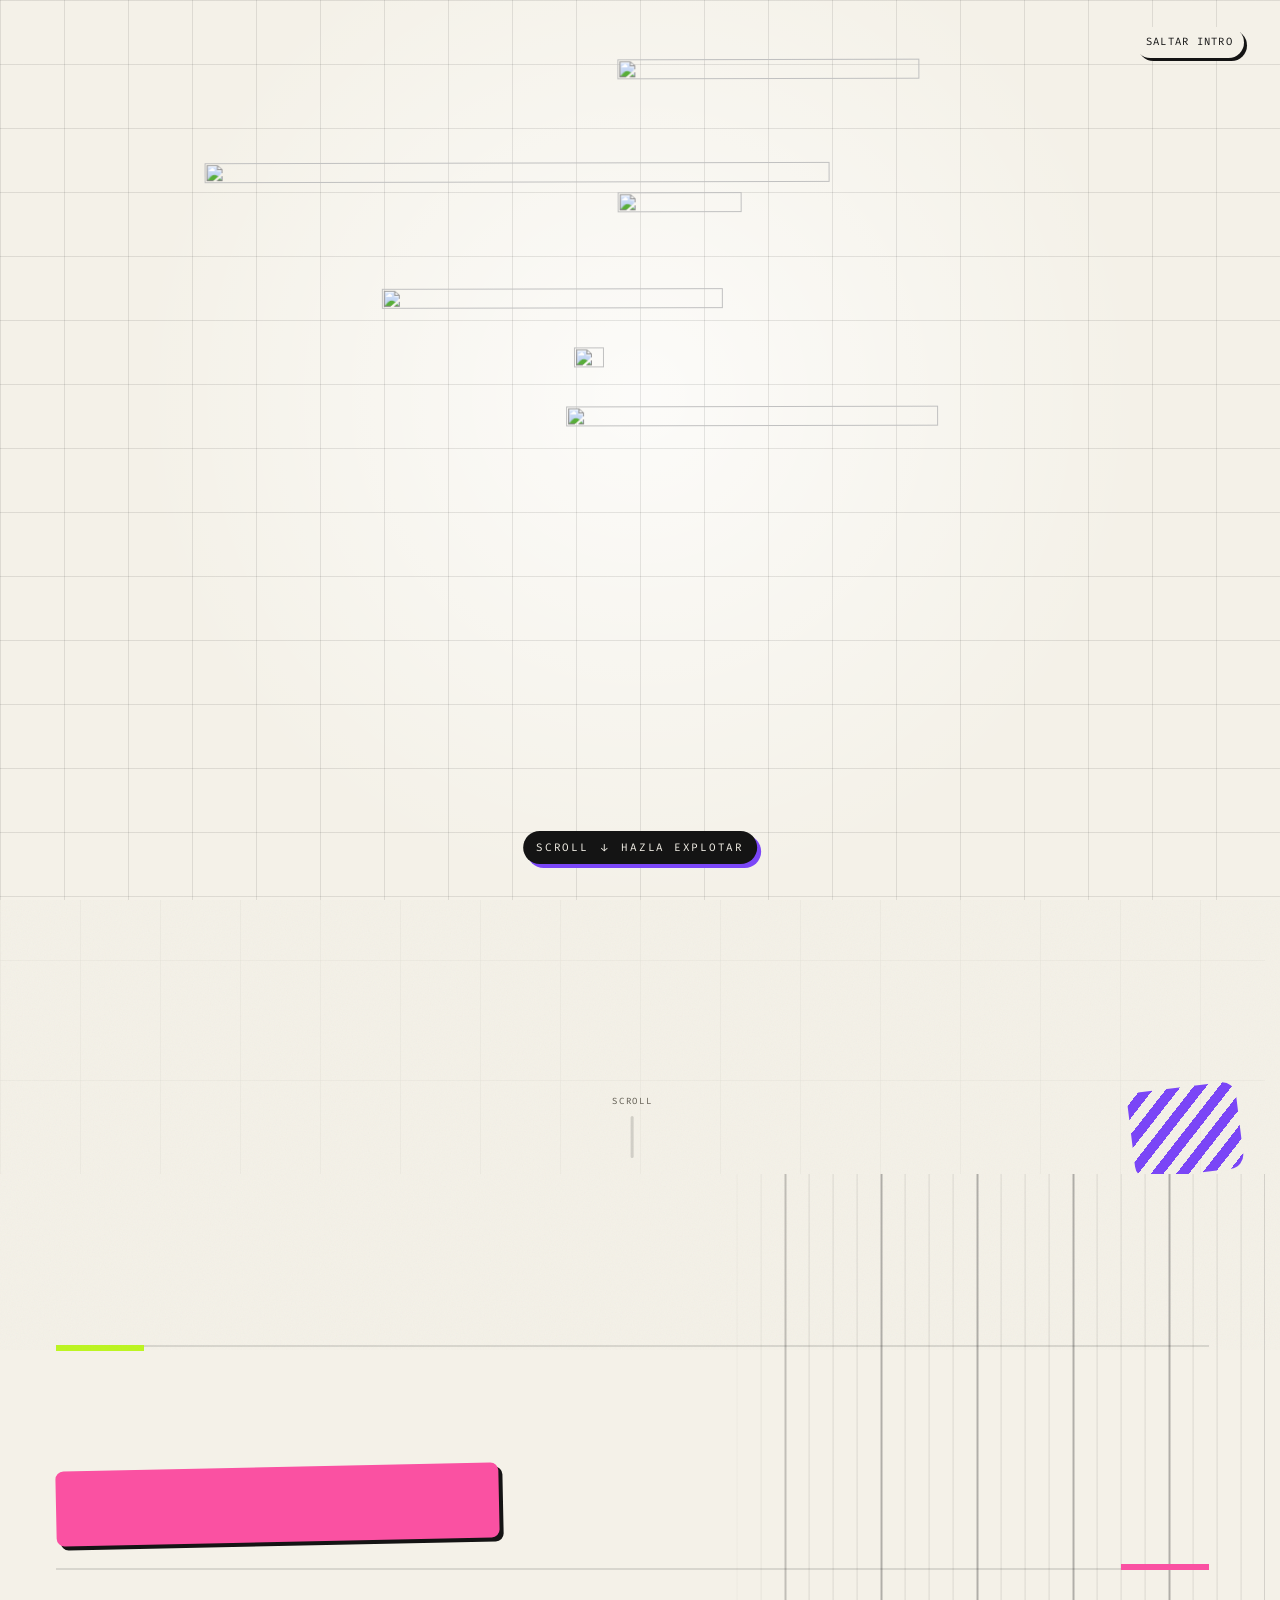
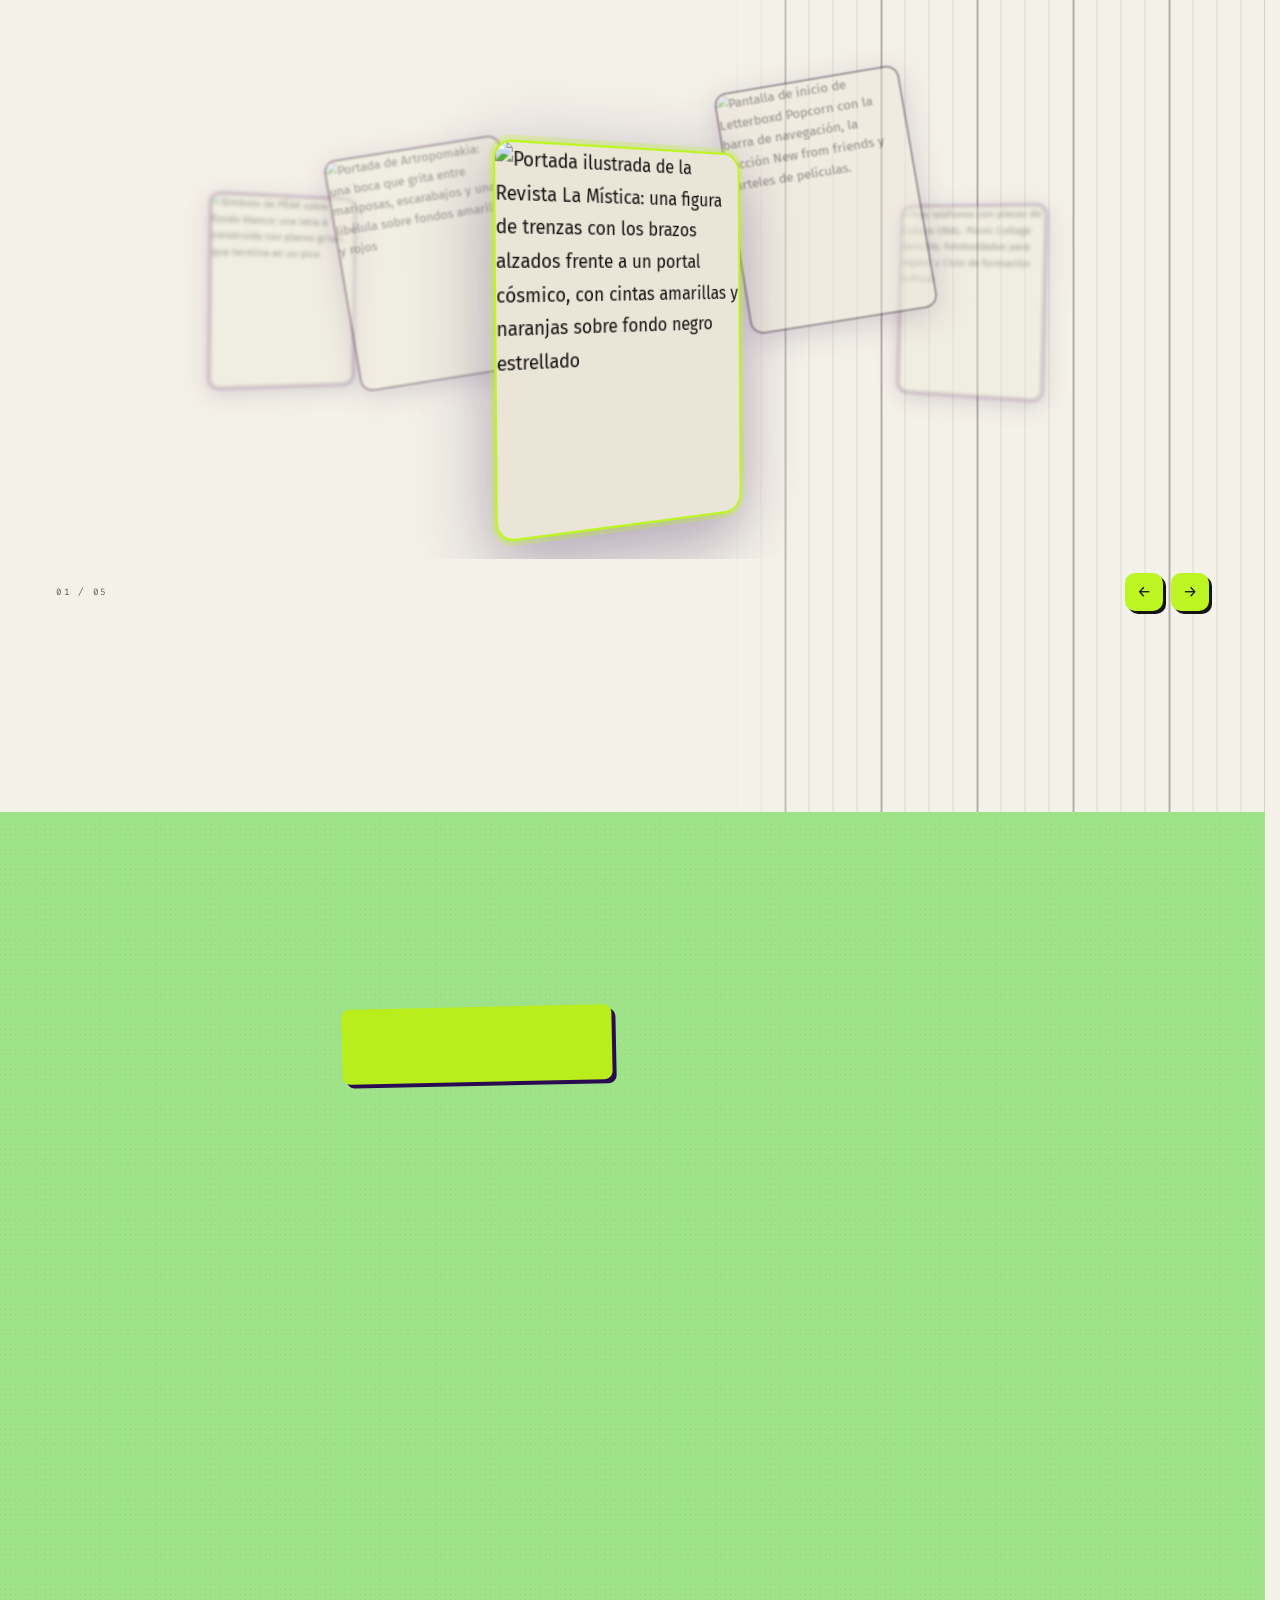
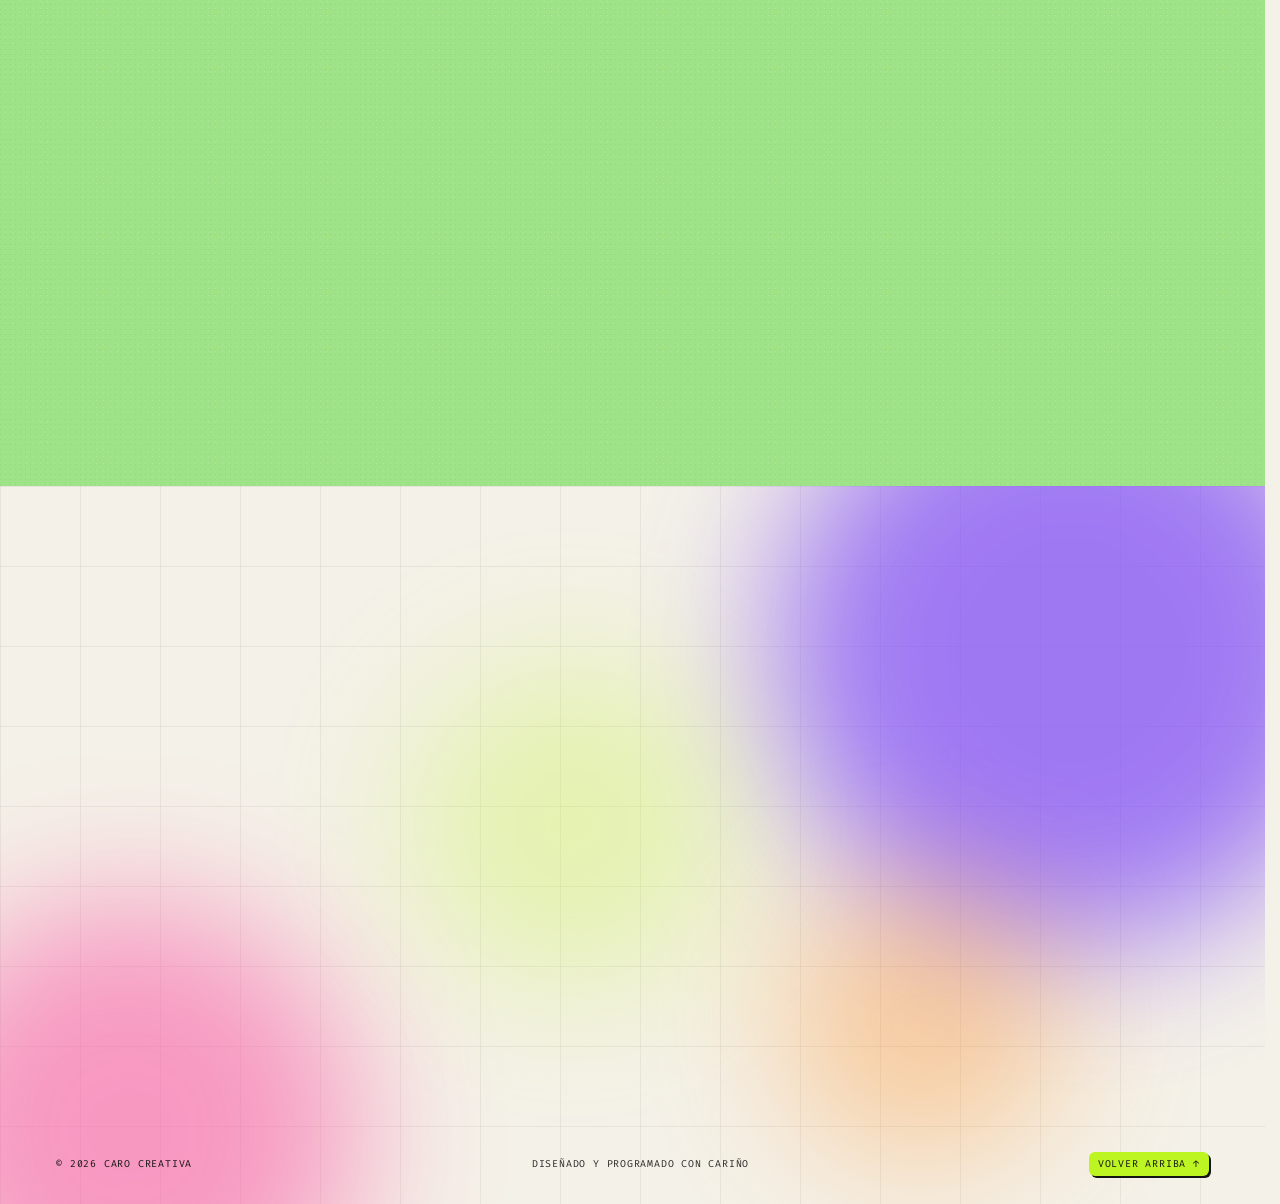
==== index.html @ 35c49c98 "Add files via upload" ====
<!DOCTYPE html>
<html lang="es" data-theme="day">
<head>
  <meta charset="UTF-8">
  <meta name="viewport" content="width=device-width, initial-scale=1.0">
  <title>Caro Creativa — Diseño gráfico</title>
  <meta name="description" content="Portafolio de Carolina, estudiante de Diseño Gráfico en la Universidad Nacional de Colombia. Identidad visual, diseño editorial, ilustración y diseño digital.">
  <meta name="theme-color" content="#f4f1e8">

  <meta property="og:title" content="Caro Creativa — Diseño gráfico">
  <meta property="og:description" content="Identidad visual, editorial y diseño digital. Estudiante de Diseño Gráfico, Universidad Nacional de Colombia.">
  <meta property="og:type" content="website">

  <link rel="icon" href="assets/favicon.svg" type="image/svg+xml">
  <link rel="preconnect" href="https://fonts.googleapis.com">
  <link rel="preconnect" href="https://fonts.gstatic.com" crossorigin>
  <link href="https://fonts.googleapis.com/css2?family=Montserrat:wght@700;800;900&family=Fira+Sans:ital,wght@0,400;0,500;0,600;0,700;1,400&family=Fira+Code:wght@400;700&display=swap" rel="stylesheet">

  <script>
    try {
      var tema = localStorage.getItem('tema');
      if (tema === 'night' || tema === 'day') document.documentElement.dataset.theme = tema;
    } catch (e) {}
    document.documentElement.classList.add('js');
  </script>

  <link rel="stylesheet" href="styles.css?v=39">
  <link rel="stylesheet" href="src/components/ReviewDrawer/ReviewDrawer.css?v=14">
  <link rel="stylesheet" href="src/components/GiftsCarousel/gifts-carousel.css?v=11">
  <script src="src/data/proyectos.js?v=84" defer></script>
  <script src="src/components/ReviewDrawer/ReviewDrawer.js?v=16" defer></script>
  <script src="src/components/GiftsCarousel/gifts-carousel.js?v=15" defer></script>
  <script src="main.js?v=15" defer></script>
</head>
<body class="is-loading">

  <a class="skip-link" href="#quien-soy">Saltar al contenido</a>

  <!-- Intro: estrella recortada que explota con el scroll -->
  <div class="star-stage" id="star-stage" role="region" aria-label="Introducción animada">
    <div class="star-stage__bg" aria-hidden="true"></div>
    <div class="star-stage__flash" aria-hidden="true"></div>

    <div class="star-stage__scale" id="star-scale">
      <div class="star-stage__collage" aria-hidden="true">
        <img class="star-layer star-layer--pink" src="assets/img/star-pink.svg" alt="" width="800" height="800" data-dx="-130" data-dy="-80" data-rot="-42">
        <img class="star-layer star-layer--lime" src="assets/img/star-lime.svg" alt="" width="800" height="800" data-dx="155" data-dy="-150" data-rot="56">
        <img class="star-layer star-layer--black" src="assets/img/star-black.svg" alt="" width="800" height="800" data-dx="-45" data-dy="70" data-rot="120">
        <img class="star-layer star-layer--violet" src="assets/img/star-violet.svg" alt="" width="800" height="800" data-dx="-95" data-dy="145" data-rot="-58">
        <img class="star-layer star-layer--orange" src="assets/img/star-orange.svg" alt="" width="800" height="800" data-dx="145" data-dy="125" data-rot="44">
        <img class="star-layer star-layer--purple" src="assets/img/star-purple.svg" alt="" width="800" height="800" data-dx="95" data-dy="-115" data-rot="72">
      </div>
    </div>

    <p class="star-stage__hint" aria-hidden="true">
      <span>scroll</span>
      <span class="star-stage__arrow">↓</span>
      <span>hazla explotar</span>
    </p>

    <p class="sr-only">Desplázate hacia abajo para hacer explotar la estrella y entrar al portafolio. También puedes usar el botón «Saltar intro».</p>

    <button class="star-stage__skip" id="star-skip" type="button" data-cursor="saltar">saltar intro</button>
  </div>

  <div class="grain" aria-hidden="true"></div>
  <div class="cutout-bg" aria-hidden="true">
    <span class="cutout cutout--star cutout--star-1"></span>
    <span class="cutout cutout--star cutout--star-2"></span>
    <span class="cutout cutout--star cutout--star-3"></span>
    <span class="cutout cutout--circle cutout--circle-1"></span>
    <span class="cutout cutout--circle cutout--circle-2"></span>
    <span class="cutout cutout--circle cutout--circle-3"></span>
    <span class="cutout cutout--line cutout--line-1"></span>
    <span class="cutout cutout--line cutout--line-2"></span>
    <span class="cutout cutout--line cutout--line-3"></span>
  </div>
  <div class="progress" aria-hidden="true"><span></span></div>

  <div class="cursor" id="cursor" aria-hidden="true">
    <div class="cursor__ring"><span class="cursor__label"></span></div>
    <div class="cursor__dot"></div>
  </div>

  <!-- Navegación GLASS -->
  <header class="nav" id="nav">
    <a class="brand" href="#inicio" aria-label="Caro Creativa, ir al inicio">
      <span class="brand__name">Caro Creativa</span>
    </a>

    <nav class="nav__links" id="menu" aria-label="Navegación principal">
      <a href="#quien-soy"><span class="nav__num">01</span> Conóceme ;)</a>
      <a href="#trabajos"><span class="nav__num">02</span> Casos</a>
      <a href="#reviews"><span class="nav__num">03</span> Reviews</a>
      <a href="#contacto"><span class="nav__num">04</span> ¡Hablemos!</a>
    </nav>

    <div class="nav__actions">
      <button class="theme-toggle" id="theme-toggle" type="button" aria-label="Cambiar a tema noche" aria-pressed="false">
        <svg class="icon icon--sun" viewBox="0 0 24 24" fill="none" stroke="currentColor" stroke-width="1.8" aria-hidden="true">
          <circle cx="12" cy="12" r="4.2"/>
          <path d="M12 2v2.4M12 19.6V22M2 12h2.4M19.6 12H22M4.9 4.9l1.7 1.7M17.4 17.4l1.7 1.7M19.1 4.9l-1.7 1.7M6.6 17.4l-1.7 1.7"/>
        </svg>
        <svg class="icon icon--moon" viewBox="0 0 24 24" fill="none" stroke="currentColor" stroke-width="1.8" aria-hidden="true">
          <path d="M20.5 14.6A8.6 8.6 0 0 1 9.4 3.5a8.6 8.6 0 1 0 11.1 11.1Z"/>
        </svg>
      </button>

      <button class="nav__toggle" id="nav-toggle" type="button" aria-label="Abrir menú" aria-expanded="false" aria-controls="menu">
        <span></span>
        <span></span>
      </button>
    </div>
  </header>

  <main id="inicio">

    <!-- HERO + QUIÉN SOY FUSIONADOS -->
    <section class="hero" id="quien-soy" aria-labelledby="hero-title">
      <div class="hero__bg" aria-hidden="true">
        <span class="hero__grid"></span>
        <span class="shape shape--stripes"></span>
        <span class="shape shape--star"></span>
      </div>

      <div class="hero__copy hero__copy--top">
        <div class="hero__top">
          <p class="eyebrow" data-reveal>
            <span class="pulse" aria-hidden="true"></span>
            Disponible para prácticas · Bogotá D.C
          </p>
          <p class="hero__coord" data-reveal>Universidad Nacional de Colombia · 2027</p>
        </div>

          <div class="hero__intro" data-reveal>
            <p class="hero__quieres" aria-hidden="true">
              <span><em>¿</em> quieres</span>
              <span>algo distinto <em>?</em></span>
            </p>
            <p class="sr-only">¿Quieres algo distinto?</p>
            <ul class="hero__servicios" aria-label="Servicios">
              <li>Diseño UI/UX</li>
              <li>Editorial</li>
              <li>Social Media</li>
              <li>Ilustración</li>
            </ul>
          </div>

          <h1 class="hero__title" id="hero-title">
          <span class="sr-only">Caro Creativa</span>
          <span class="hero__boxes" aria-hidden="true" data-cursor>
            <span class="hero__line hero__line--1">
              <span class="box" data-char="C" data-index="0"><span class="box__char">C</span></span>
              <span class="box" data-char="a" data-index="1"><span class="box__char">a</span></span>
              <span class="box" data-char="r" data-index="2"><span class="box__char">r</span></span>
              <span class="box" data-char="o" data-index="3"><span class="box__char">o</span></span>
            </span>
            <span class="hero__line hero__line--2">
              <span class="box" data-char="C" data-index="4"><span class="box__char">C</span></span>
              <span class="box" data-char="r" data-index="5"><span class="box__char">r</span></span>
              <span class="box" data-char="e" data-index="6"><span class="box__char">e</span></span>
              <span class="box" data-char="a" data-index="7"><span class="box__char">a</span></span>
              <span class="box" data-char="t" data-index="8"><span class="box__char">t</span></span>
              <span class="box" data-char="i" data-index="9"><span class="box__char">i</span></span>
              <span class="box" data-char="v" data-index="10"><span class="box__char">v</span></span>
              <span class="box" data-char="a" data-index="11"><span class="box__char">a</span></span>
            </span>
          </span>
        </h1>

        <p class="hero__sub" data-split data-split-delay="1280">diseño gráfico <em data-cursor>con intención</em></p>

      </div>

      <div class="hero__copy hero__copy--bot">
        <div class="hero__row">
          <p class="hero__lead" data-reveal>
            ¡Hola! Soy una diseñadora gráfica ideal para quienes quieren trabajar
            con nuevas ideas. Me gusta ayudar a formar ideas y proyectos creativos,
            así como ejecutarlos. ¡Llegar a consensos, trabajar en equipo y una
            buena comunicación son esenciales!
          </p>
        </div>

        <div class="hero__stack" data-reveal>
          <div class="hero__stack-group">
            <p class="hero__stack-label">Herramientas</p>
            <div class="hero__logos" role="list" aria-label="Herramientas">
              <span class="hero__logo" role="listitem" title="Illustrator — 5/5"><img src="assets/img/logos/illustrator.svg" alt="Adobe Illustrator" loading="lazy" width="48" height="48"><span class="hero__hearts" aria-label="5 de 5">
                    <img src="assets/img/logos/heart.svg" alt="" class="heart filled" width="12" height="12" loading="lazy">
                    <img src="assets/img/logos/heart.svg" alt="" class="heart filled" width="12" height="12" loading="lazy">
                    <img src="assets/img/logos/heart.svg" alt="" class="heart filled" width="12" height="12" loading="lazy">
                    <img src="assets/img/logos/heart.svg" alt="" class="heart filled" width="12" height="12" loading="lazy">
                    <img src="assets/img/logos/heart.svg" alt="" class="heart filled" width="12" height="12" loading="lazy">
                  </span></span>
              <span class="hero__logo" role="listitem" title="Photoshop — 4.5/5"><img src="assets/img/logos/photoshop.svg" alt="Adobe Photoshop" loading="lazy" width="48" height="48"><span class="hero__hearts" aria-label="4.5 de 5">
                    <img src="assets/img/logos/heart.svg" alt="" class="heart filled" width="12" height="12" loading="lazy">
                    <img src="assets/img/logos/heart.svg" alt="" class="heart filled" width="12" height="12" loading="lazy">
                    <img src="assets/img/logos/heart.svg" alt="" class="heart filled" width="12" height="12" loading="lazy">
                    <img src="assets/img/logos/heart.svg" alt="" class="heart filled" width="12" height="12" loading="lazy">
                    <img src="assets/img/logos/heart.svg" alt="" class="heart half" width="12" height="12" loading="lazy">
                  </span></span>
              <span class="hero__logo" role="listitem" title="Figma — 4/5"><img src="assets/img/logos/figma.svg" alt="Figma" loading="lazy" width="48" height="48"><span class="hero__hearts" aria-label="4 de 5">
                    <img src="assets/img/logos/heart.svg" alt="" class="heart filled" width="12" height="12" loading="lazy">
                    <img src="assets/img/logos/heart.svg" alt="" class="heart filled" width="12" height="12" loading="lazy">
                    <img src="assets/img/logos/heart.svg" alt="" class="heart filled" width="12" height="12" loading="lazy">
                    <img src="assets/img/logos/heart.svg" alt="" class="heart filled" width="12" height="12" loading="lazy">
                    <img src="assets/img/logos/heart.svg" alt="" class="heart empty" width="12" height="12" loading="lazy">
                  </span></span>
              <span class="hero__logo" role="listitem" title="DaVinci — 4/5"><img src="assets/img/logos/davinci.svg" alt="DaVinci Resolve" loading="lazy" width="48" height="48"><span class="hero__hearts" aria-label="4 de 5">
                    <img src="assets/img/logos/heart.svg" alt="" class="heart filled" width="12" height="12" loading="lazy">
                    <img src="assets/img/logos/heart.svg" alt="" class="heart filled" width="12" height="12" loading="lazy">
                    <img src="assets/img/logos/heart.svg" alt="" class="heart filled" width="12" height="12" loading="lazy">
                    <img src="assets/img/logos/heart.svg" alt="" class="heart filled" width="12" height="12" loading="lazy">
                    <img src="assets/img/logos/heart.svg" alt="" class="heart empty" width="12" height="12" loading="lazy">
                  </span></span>
              <span class="hero__logo" role="listitem" title="After Effects — 4/5"><img src="assets/img/logos/aftereffects.svg" alt="Adobe After Effects" loading="lazy" width="48" height="48"><span class="hero__hearts" aria-label="4 de 5">
                    <img src="assets/img/logos/heart.svg" alt="" class="heart filled" width="12" height="12" loading="lazy">
                    <img src="assets/img/logos/heart.svg" alt="" class="heart filled" width="12" height="12" loading="lazy">
                    <img src="assets/img/logos/heart.svg" alt="" class="heart filled" width="12" height="12" loading="lazy">
                    <img src="assets/img/logos/heart.svg" alt="" class="heart filled" width="12" height="12" loading="lazy">
                    <img src="assets/img/logos/heart.svg" alt="" class="heart empty" width="12" height="12" loading="lazy">
                  </span></span>
              <span class="hero__logo" role="listitem" title="InDesign — 4.5/5"><img src="assets/img/logos/indesign.svg" alt="Adobe InDesign" loading="lazy" width="48" height="48"><span class="hero__hearts" aria-label="4.5 de 5">
                    <img src="assets/img/logos/heart.svg" alt="" class="heart filled" width="12" height="12" loading="lazy">
                    <img src="assets/img/logos/heart.svg" alt="" class="heart filled" width="12" height="12" loading="lazy">
                    <img src="assets/img/logos/heart.svg" alt="" class="heart filled" width="12" height="12" loading="lazy">
                    <img src="assets/img/logos/heart.svg" alt="" class="heart filled" width="12" height="12" loading="lazy">
                    <img src="assets/img/logos/heart.svg" alt="" class="heart half" width="12" height="12" loading="lazy">
                  </span></span>
            </div>
          </div>
          <div class="hero__stack-group hero__stack-group--ai">
            <p class="hero__stack-label">Experiencias apoyadas con:</p>
            <div class="hero__logos hero__logos--ai" role="list" aria-label="Experiencias apoyadas con IA">
              <span class="hero__logo" role="listitem" title="DeepSeek"><img src="assets/img/logos/deepseek.svg" alt="DeepSeek" loading="lazy" width="96" height="96"></span>
              <span class="hero__logo" role="listitem" title="ChatGPT"><img src="assets/img/logos/chatgpt.svg" alt="ChatGPT" loading="lazy" width="96" height="96"></span>
              <span class="hero__logo" role="listitem" title="Claude"><img src="assets/img/logos/claude.svg" alt="Claude" loading="lazy" width="96" height="96"></span>
              <span class="hero__logo" role="listitem" title="Google AI Studio"><img src="assets/img/logos/google-ai.svg" alt="Google AI Studio" loading="lazy" width="96" height="96"></span>
            </div>
          </div>
        </div>

          <div class="hero__foot" data-reveal>
            <div class="hero__foot-col hero__foot-col--loc">
              <p>Colombia</p>
              <p>Bogotá</p>
              <p><time id="clock-hero">--:--</time> CST</p>
            </div>
            <div class="hero__foot-col hero__foot-col--lema">
              <p>Trabajando para ver los problemas de otro modo…</p>
              <p>Amo las burbujas… y amaré trabajar contigo <em>;)</em></p>
            </div>
            <div class="hero__foot-col hero__foot-col--contact">
              <p><a href="mailto:cgpantoja02@gmail.com">cgpantoja02@gmail.com</a></p>
              <p>UNAL · Diseño Gráfico</p>
            </div>
          </div>
        </div>

      <div class="hero__visual" data-reveal data-tilt-zone>
                <figure class="portrait-frame portrait-frame--3q" data-cursor aria-label="Retrato de Carolina en portaretrato 3D visto en 3/4">
          <div class="frame__depth" aria-hidden="true"></div>
          <div class="frame__side frame__side--left" aria-hidden="true"></div>
          <div class="frame__side frame__side--bottom" aria-hidden="true"></div>
          <div class="frame__border">
            <div class="frame__inner">
              <img src="assets/img/retrato.jpg" alt="Retrato de Carolina" width="800" height="1000" loading="eager" decoding="async">
            </div>
          </div>
          <figcaption class="frame__caption">Carolina · Bogotá, 2026</figcaption>
          <div class="frame__shadow" aria-hidden="true"></div>
        </figure>

        <div class="hero__actions hero__actions--under-frame" data-reveal>
          <a class="btn btn--solid" href="#trabajos" data-magnetic data-cursor="ir">
            Ver casos <span class="arrow" aria-hidden="true">↘</span>
          </a>
          <a class="btn btn--ghost" href="#contacto" data-magnetic data-cursor="hola">
            ¡Trabajemos juntos!
          </a>
        </div>

        <div class="badge-spin" aria-hidden="true">
          <svg viewBox="0 0 200 200">
            <defs>
              <path id="badgePath" d="M100,100 m-72,0 a72,72 0 1,1 144,0 a72,72 0 1,1 -144,0"/>
            </defs>
            <text>
              <textPath href="#badgePath">abierta a prácticas · diseño gráfico · unal · </textPath>
            </text>
          </svg>
          <span class="badge-spin__star">✳</span>
        </div>

        <div class="sticker" aria-hidden="true">
          <span>de</span>
          <strong>Cúcuta</strong>
          <em>pal mundo</em>
        </div>
      </div>

      <a class="scroll-cue" href="#trabajos" aria-label="Bajar a casos">
        <span>scroll</span>
        <span class="scroll-cue__line" aria-hidden="true"></span>
      </a>
    </section>

    <!-- TRABAJOS -->
    <section class="section work" id="trabajos" aria-labelledby="work-title">
      <header class="section__head work__head">
        <p class="label" data-reveal><span>02</span> Casos</p>
        <div class="work__headline">
          <h2 class="section__title" id="work-title" data-split>
            Selección de <em data-cursor>proyectos</em>
          </h2>
          <p data-reveal>
            Una mezcla de trabajos de clase, encargos y experimentos personales.
            Abre cualquiera para ver el proceso, el rol y las herramientas.
          </p>
        </div>
      </header>

      <!-- Proyectos: carrusel 3D en forma de hélice de ADN -->
      <div class="gifts">
        <div class="gifts__orbit">
          <div class="gifts-carousel" data-gifts tabindex="0" role="region"
               aria-roledescription="carrusel"
               aria-label="Proyectos: galería 3D de enlaces a cada proyecto">
            <div class="gifts-carousel__stage" data-gifts-stage></div>
            <noscript>
              <p class="gifts__fallback">Activa JavaScript para ver el carrusel. También puedes abrir cada proyecto desde la carpeta <code>proyectos/</code>.</p>
            </noscript>
            <p class="gifts-carousel__live sr-only" data-gifts-live aria-live="polite"></p>
          </div>

          <div class="gifts-carousel__bar">
            <p class="gifts-carousel__count" data-gifts-count aria-hidden="true">01 / 07</p>
            <div class="gifts-carousel__nav">
              <button type="button" data-gifts-prev aria-label="Proyecto anterior">←</button>
              <button type="button" data-gifts-next aria-label="Proyecto siguiente">→</button>
            </div>
          </div>
        </div>
      </div>

    </section>


    <!-- REVIEWS -->
    <section class="section reviews" id="reviews" aria-labelledby="reviews-title">
      <header class="section__head">
        <p class="label" data-reveal><span>03</span> Reviews</p>
        <h2 class="section__title" id="reviews-title" data-split>
          Se dice <em data-cursor>de mííí</em>
        </h2>
        <p class="reviews__intro" data-reveal>
          Cuatro voces, un mismo cajón. Pasa el cursor por las pestañas, haz clic
          o usa las flechas ← → para sacar cada ficha.
        </p>
      </header>

      <review-drawer class="reviews__drawer" data-reveal>
        <noscript>
          <p class="reviews__fallback">Activa JavaScript para hojear las reseñas.</p>
        </noscript>
      </review-drawer>
    </section>

    <!-- CONTACTO -->
    <section class="contact" id="contacto" aria-labelledby="contact-title">
      <span class="contact__glow contact__glow--a" aria-hidden="true"></span>
      <span class="contact__glow contact__glow--b" aria-hidden="true"></span>
      <span class="contact__glow contact__glow--c" aria-hidden="true"></span>
      <span class="contact__glow contact__glow--d" aria-hidden="true"></span>

      <div class="contact__inner">
        <p class="label label--light" data-reveal><span>04</span> ¡Hablemos!</p>

        <p class="contact__kicker" data-reveal>
          ¿Tienes un proyecto, una práctica o simplemente ganas de conversar?
        </p>

        <h2 class="contact__title" id="contact-title">
          <a class="contact__mail" href="mailto:cgpantoja02@gmail.com" data-cursor="escribir" data-reveal data-split>
            cgpantoja02@gmail.com
          </a>
        </h2>

        <div class="contact__row">
          <p class="contact__note" data-reveal>
            Respondo en menos de 48 horas.<br>
            Bogotá D.C · <time id="clock">--:--</time> hora local
          </p>

          <ul class="socials" data-reveal>
            <li><a href="https://www.linkedin.com/in/carolina-gutierrez-pantoja-044b6629b/" target="_blank" rel="noopener noreferrer" aria-label="LinkedIn de Carolina Gutiérrez Pantoja">LinkedIn <span aria-hidden="true">↗</span></a></li>
          </ul>
        </div>

        <footer class="footer">
          <span>© <span id="year">2026</span> Caro Creativa</span>
          <span class="footer__mid">Diseñado y programado con cariño</span>
          <a href="#inicio">volver arriba ↑</a>
        </footer>
      </div>
    </section>

  </main>

  <!-- Red de seguridad: si el JS principal fallara, muestra todo el contenido. -->
  <script>
    window.setTimeout(function () {
      if (document.documentElement.classList.contains('app-ready') || window.__caroIntro) return;
      document.documentElement.classList.remove('js');
      var stage = document.getElementById('star-stage');
      if (stage) stage.remove();
      document.body.classList.remove('is-loading', 'menu-open');
    }, 6000);
  </script>

</body>
</html>
---- styles.css ----
/* =========================================================
   Caro Creativa — Portafolio
   Dirección: acid graphics + neo-brutalismo suave.
   Paleta: lima, violeta, rosa, naranja, púrpura sobre crema.
   Navbar glass, grid rectangular con nodos, marco 3D,
   textura halftone en formas ornamentales, logos + corazones retro.
   ========================================================= */

:root {
  --lime: #bdf522;
  --violet: #7b46f8;
  --pink: #fa51a2;
  --orange: #fe8616;
  --purple: #a609f0;

  --cream: #f4f1e8;
  --black: #141414;

  --paper: #f4f1e8;
  --paper-2: #ebe5d7;
  --ink: #141414;
  --muted: #5f5b50;

  --line: transparent;
  --line-strong: rgba(20, 20, 20, 0.12);
  --grid: rgba(20, 20, 20, 0.05);
  --grid-strong: rgba(20, 20, 20, 0.09);

  --glass-bg: color-mix(in srgb, var(--paper) 78%, transparent);
  --glass-border: color-mix(in srgb, var(--ink) 18%, transparent);
  --glass-shadow: 0 8px 32px rgba(0,0,0,0.08), 0 2px 8px rgba(0,0,0,0.04);

  --shadow: 6px 6px 0 var(--ink);
  --shadow-sm: 4px 4px 0 var(--ink);
  --shadow-lg: 10px 10px 0 var(--ink);
  --shadow-xl: 14px 14px 0 var(--ink);

  --font-display: "Montserrat", ui-sans-serif, system-ui, -apple-system, sans-serif;
  --font-sans: "Fira Sans", ui-sans-serif, system-ui, -apple-system, sans-serif;
  --font-mono: "Fira Code", ui-monospace, SFMono-Regular, Menlo, monospace;

  --pad: clamp(18px, 4.4vw, 64px);
  --max: 1340px;
  --ease: cubic-bezier(0.16, 0.84, 0.24, 1);
  --ease-soft: cubic-bezier(0.33, 1, 0.68, 1);

  --contact-bg: var(--paper);
  --contact-ink: var(--ink);
  --contact-mail: var(--ink);
  --contact-grid: rgba(20, 20, 20, 0.06);
}

[data-theme="night"] {
  --paper: #141414;
  --paper-2: #1e1e1e;
  --ink: #f4f1e8;
  --muted: #b6b0a2;

  --line: transparent;
  --line-strong: rgba(244, 241, 232, 0.12);
  --grid: rgba(244, 241, 232, 0.04);
  --grid-strong: rgba(244, 241, 232, 0.08);

  --glass-bg: color-mix(in srgb, var(--paper) 82%, transparent);
  --glass-border: color-mix(in srgb, var(--ink) 20%, transparent);
  --glass-shadow: 0 8px 32px rgba(0,0,0,0.35), 0 2px 8px rgba(0,0,0,0.2);

  --accent-text: var(--lime);
  --contact-bg: #0b0b0b;
  --contact-ink: var(--cream);
  --contact-mail: var(--lime);
  --contact-grid: rgba(244, 241, 232, 0.06);
}

/* =========================================================
   Print texture (halftone) - reusable
   ========================================================= */

/* =========================================================
   Reset
   ========================================================= */
*, *::before, *::after { box-sizing: border-box; }
html { scroll-behavior: smooth; -webkit-text-size-adjust: 100%; scrollbar-gutter: stable; overflow-x: clip; }
html.js body.is-loading { overflow: hidden; }
html:not(.js) body.is-loading { overflow: auto; }

body {
  margin: 0;
  background-color: var(--paper);
  background-image: none;
  color: var(--ink);
  font-family: var(--font-sans);
  font-size: clamp(1rem, 0.96rem + 0.2vw, 1.08rem);
  line-height: 1.6;
  font-weight: 400;
  overflow-x: hidden;
  transition: background-color 0.45s var(--ease), color 0.45s var(--ease);
}
body.menu-open { overflow: hidden; }

img { max-width: 100%; height: auto; display: block; }
a { color: inherit; text-decoration: none; }
button { font: inherit; color: inherit; background: none; border: 0; padding: 0; cursor: pointer; }
h1, h2, h3, p, figure, dl, dd { margin: 0; }
ul { margin: 0; padding: 0; list-style: none; }

::selection { background: var(--lime); color: var(--black); }
:focus-visible { outline: 3px solid var(--violet); outline-offset: 3px; }

/* =========================================================
   Utilidades
   ========================================================= */
.sr-only { position: absolute; width: 1px; height: 1px; padding: 0; margin: -1px; overflow: hidden; clip: rect(0 0 0 0); white-space: nowrap; border: 0; }

.skip-link {
  position: fixed; top: 10px; left: 10px; z-index: 1200;
  padding: 0.7em 1.1em; background: var(--lime); color: var(--black);
  border: none; border-radius: 8px;
  box-shadow: 4px 4px 0 var(--black);
  font-family: var(--font-mono); font-size: 0.72rem; letter-spacing: 0.08em; text-transform: uppercase;
  transform: translateY(-200%); transition: transform 0.3s var(--ease);
}
.skip-link:focus { transform: none; }

/* =========================================================
   Textura global grain
   ========================================================= */
.grain {
  position: fixed; inset: -50%; z-index: 90;
  pointer-events: none; opacity: 0.05;
  background-image: url("data:image/svg+xml,%3Csvg xmlns='http://www.w3.org/2000/svg' width='220' height='220'%3E%3Cfilter id='n'%3E%3CfeTurbulence type='fractalNoise' baseFrequency='0.82' numOctaves='3' stitchTiles='stitch'/%3E%3C/filter%3E%3Crect width='220' height='220' filter='url(%23n)'/%3E%3C/svg%3E");
  animation: grainShift 8s steps(6) infinite;
  mix-blend-mode: multiply;
}
[data-theme="night"] .grain { opacity: 0.08; mix-blend-mode: screen; }
.cutout-bg { position: fixed; inset: 0; z-index: 0; pointer-events: none; overflow: hidden; }
.cutout { position: absolute; display: block; filter: drop-shadow(4px 4px 0 rgba(20,20,20,.18)); opacity: .92; }
.cutout--star { aspect-ratio: 1; clip-path: polygon(50% 0%, 61% 35%, 98% 35%, 68% 57%, 79% 91%, 50% 70%, 21% 91%, 32% 57%, 2% 35%, 39% 35%); }
.cutout--star-1 { width: 96px; top: 14%; left: 4%; background: var(--pink); transform: rotate(-12deg); }
.cutout--star-2 { width: 64px; top: 52%; right: 6%; background: var(--violet); transform: rotate(14deg); }
.cutout--star-3 { width: 52px; bottom: 12%; left: 8%; background: var(--orange); transform: rotate(-8deg); }
.cutout--circle { border-radius: 50%; }
.cutout--circle-1 { width: 140px; aspect-ratio: 1; top: 28%; right: 12%; background: radial-gradient(circle at 32% 28%, #fff 0%, var(--lime) 34%, var(--lime) 100%); transform: rotate(8deg); }
.cutout--circle-2 { width: 88px; aspect-ratio: 1; top: 66%; right: 4%; background: radial-gradient(circle at 30% 30%, var(--cream) 0%, var(--orange) 55%, var(--orange) 100%); transform: rotate(-10deg); }
.cutout--circle-3 { width: 58px; aspect-ratio: 1; top: 8%; right: 22%; background: var(--purple); transform: rotate(12deg); }
.cutout--line { height: 10px; border-radius: 999px; }
.cutout--line-1 { width: 150px; top: 38%; left: 2%; background: var(--violet); transform: rotate(-24deg); }
.cutout--line-2 { width: 110px; top: 80%; right: 16%; background: var(--pink); transform: rotate(18deg); }
.cutout--line-3 { width: 84px; top: 6%; left: 38%; background: var(--lime); transform: rotate(-14deg); }
[data-theme="night"] .cutout { opacity: .55; filter: drop-shadow(4px 4px 0 rgba(0,0,0,.5)); }
@keyframes grainShift {
  0%,100% { transform: translate(0,0); }
  20% { transform: translate(-2%,1%); }
  40% { transform: translate(1%,-2%); }
  60% { transform: translate(-1%,2%); }
  80% { transform: translate(2%,1%); }
}

/* =========================================================
   Progress bar
   ========================================================= */
.progress { position: fixed; top: 0; left: 0; right: 0; height: 4px; z-index: 150; pointer-events: none; }
.progress span { display: block; height: 100%; background: var(--lime); border: none; transform: scaleX(0); transform-origin: left center; }

/* =========================================================
   Cursor personalizado (mismo comportamiento)
   ========================================================= */
.cursor { position: fixed; top: 0; left: 0; z-index: 1000; pointer-events: none; mix-blend-mode: difference; display: none; opacity: 0; }
.has-cursor .cursor { display: block; }
.cursor__ring { position: absolute; top: 0; left: 0; width: 36px; height: 36px; margin: -18px 0 0 -18px; border: 1px solid #fff; border-radius: 50%; display: grid; place-items: center; transition: width .35s var(--ease), height .35s var(--ease), margin .35s var(--ease), background .35s var(--ease); }
.cursor__dot { position: absolute; top: 0; left: 0; width: 5px; height: 5px; margin: -2.5px 0 0 -2.5px; border-radius: 50%; background: #fff; }
.cursor__label { font-family: var(--font-sans); font-size: 10px; letter-spacing: .08em; text-transform: uppercase; color: #000; opacity: 0; transform: scale(.6); transition: opacity .25s var(--ease), transform .25s var(--ease); white-space: nowrap; }
.cursor.is-link .cursor__ring { width: 58px; height: 58px; margin: -29px 0 0 -29px; }
.cursor.is-view .cursor__ring { width: 92px; height: 92px; margin: -46px 0 0 -46px; background: #fff; border-color: #fff; }
.cursor.is-view .cursor__label { opacity: 1; transform: none; }
@media (pointer: coarse), (hover: none) { .cursor { display: none !important; } }

/* =========================================================
   INTRO: estrella collage scroll-driven
   ========================================================= */
.star-stage { position: fixed; inset: 0; z-index: 200; display: grid; place-items: center; overflow: hidden; touch-action: none; cursor: crosshair; transition: opacity .6s var(--ease), visibility .6s var(--ease); }
.star-stage.is-done { opacity: 0; visibility: hidden; pointer-events: none; }

.star-stage__bg { position: absolute; inset: 0; background-color: var(--cream); background-image: linear-gradient(to right, rgba(20,20,20,.1) 1px, transparent 1px), linear-gradient(to bottom, rgba(20,20,20,.1) 1px, transparent 1px), radial-gradient(circle at 50% 44%, rgba(255,255,255,.75), transparent 62%); background-size: 64px 64px, 64px 64px, 100% 100%; transition: opacity .15s linear; }

.star-stage__scale { position: relative; z-index: 2; width: min(82vmin, 780px); aspect-ratio: 1; display: grid; place-items: center; will-change: transform; transform-origin: center center; }
.star-stage__collage { position: relative; width: 100%; height: 100%; animation: starArrive 1.1s var(--ease) both; transform-origin: center center; }
@keyframes starArrive { from { opacity: 0; transform: scale(.55) rotate(-10deg); } to { opacity: 1; transform: none; } }

.star-layer { position: absolute; display: block; transform-origin: 50% 50%; will-change: transform, opacity; pointer-events: none; user-select: none; }
.star-layer--pink   { width: 92%; left: -9%; top: 11%; z-index: 1; }
.star-layer--lime   { width: 64%; left: 47%; top: -3%; z-index: 2; }
.star-layer--black  { width: 20%; left: 41%; top: 36%; z-index: 3; }
.star-layer--violet { width: 68%; left: 15%; top: 28%; z-index: 4; }
.star-layer--orange { width: 71%; left: 40%; top: 44%; z-index: 5; }
.star-layer--purple { width: 41%; left: 47%; top: 15%; z-index: 6; }

.star-stage__flash { position: absolute; inset: -10%; z-index: 8; pointer-events: none; opacity: 0; background: radial-gradient(circle at 50% 50%, #fff 0%, var(--lime) 16%, color-mix(in srgb, var(--lime) 42%, transparent) 40%, transparent 68%); }

.star-stage__hint { position: absolute; left: 50%; bottom: clamp(22px, 4vh, 40px); transform: translateX(-50%); z-index: 10; display: flex; align-items: center; gap: 12px; margin: 0; padding: .72em 1.2em; background: var(--black); color: var(--cream); border: none; border-radius: 999px; box-shadow: 4px 4px 0 var(--violet); font-family: var(--font-mono); font-size: .68rem; letter-spacing: .16em; text-transform: uppercase; white-space: nowrap; transition: opacity .4s var(--ease); }
.star-stage.is-growing .star-stage__hint { opacity: 0; }
.star-stage__arrow { display: inline-block; animation: hintBounce 1.1s steps(2,end) infinite; }
@keyframes hintBounce { 0%,100% { transform: translateY(0); } 50% { transform: translateY(4px); } }

.star-stage__skip { position: absolute; top: clamp(16px,3vh,28px); right: clamp(16px,3vw,36px); z-index: 12; padding: .65em 1.05em; background: var(--cream); color: var(--black); border: none; border-radius: 999px; box-shadow: 3px 3px 0 var(--black); font-family: var(--font-mono); font-size: .66rem; letter-spacing: .12em; text-transform: uppercase; transition: transform .2s var(--ease), background .2s var(--ease), box-shadow .2s var(--ease); }
.star-stage__skip:hover { background: var(--lime); transform: translate(2px,2px); box-shadow: 1px 1px 0 var(--black); }

/* =========================================================
   NAVBAR BREATH (glass con respiración de la paleta)
   ========================================================= */
.nav {
  position: fixed;
  top: clamp(8px, 1.4vw, 14px);
  left: 50%;
  right: auto;
  width: min(90%, 1200px);
  transform: translateX(-50%);
  z-index: 100;
  display: flex;
  align-items: center;
  justify-content: space-between;
  gap: 18px;
  padding: 8px clamp(14px, 1.6vw, 22px) 8px clamp(26px, 2.8vw, 38px);
  border: 1px solid var(--glass-border);
  border-radius: 100px;
  background:
    linear-gradient(112deg, color-mix(in srgb, var(--lime) 52%, transparent), color-mix(in srgb, var(--pink) 52%, transparent), color-mix(in srgb, var(--violet) 58%, transparent), color-mix(in srgb, var(--orange) 50%, transparent), color-mix(in srgb, var(--purple) 50%, transparent)) border-box,
    var(--glass-bg);
  background-size: 320% 320%, 100% 100%;
  -webkit-backdrop-filter: blur(26px) saturate(190%);
  backdrop-filter: blur(26px) saturate(190%);
  box-shadow: var(--glass-shadow), 0 0 0 1px color-mix(in srgb, var(--lime) 18%, transparent) inset;
  transition: box-shadow .3s var(--ease), border-color .3s var(--ease);
}
@media (max-width: 900px) { .nav { width: min(92%, 640px); } }
.nav.is-scrolled { box-shadow: 0 12px 40px rgba(0,0,0,.12), 0 4px 16px rgba(0,0,0,.06); }

.brand { display: flex; flex: 0 0 auto; flex-direction: column; line-height: 1; position: relative; z-index: 50; }
.brand__name { font-family: var(--font-display); font-weight: 800; font-size: .92rem; letter-spacing: -.02em; text-transform: uppercase; white-space: nowrap; font-synthesis: none; }
.brand__dot { color: var(--accent-text); }
[data-theme="night"] .brand__dot { color: var(--lime); }
.brand__role { font-family: var(--font-mono); font-size: .54rem; letter-spacing: .14em; text-transform: uppercase; color: var(--muted); margin-top: 5px; }

.nav__links { display: flex; align-items: center; gap: clamp(4px, .8vw, 12px); position: relative; z-index: 45; }
.nav__links a { position: relative; display: inline-flex; align-items: baseline; gap: 6px; padding: 6px 11px; border: none; border-radius: 10px; font-size: .78rem; letter-spacing: .01em; transition: background .25s var(--ease), box-shadow .25s var(--ease), color .25s var(--ease); }
.nav__links a:hover, .nav__links a.is-active { background: var(--lime); color: var(--black); box-shadow: 2px 2px 0 var(--black); }
.nav__num { font-family: var(--font-mono); font-size: .55rem; letter-spacing: .05em; opacity: .85; }

.nav__actions { display: flex; align-items: center; gap: 10px; position: relative; z-index: 50; }
.theme-toggle { width: 36px; height: 36px; border: none; border-radius: 50%; background: color-mix(in srgb, var(--paper) 90%, transparent); box-shadow: 2px 2px 0 var(--ink); display: grid; place-items: center; transition: transform .2s var(--ease), background .25s var(--ease), box-shadow .2s var(--ease); }
.theme-toggle:hover { background: var(--lime); color: var(--black); transform: translate(1px,1px) rotate(12deg); box-shadow: 1px 1px 0 var(--ink); }
.theme-toggle .icon { width: 18px; height: 18px; grid-area: 1/1; }
[data-theme="night"] .icon--sun { display: none; }
[data-theme="day"] .icon--moon { display: none; }

.nav__toggle { display: none; width: 44px; height: 44px; position: relative; border: none; border-radius: 14px; background: color-mix(in srgb, var(--paper) 90%, transparent); box-shadow: 2px 2px 0 var(--ink); }
.nav__toggle span { position: absolute; left: 50%; width: 18px; height: 2px; background: var(--ink); transform: translateX(-50%); transition: transform .35s var(--ease), top .35s var(--ease); }
.nav__toggle span:first-child { top: 17px; }
.nav__toggle span:last-child { top: 25px; }
.nav.is-open .nav__toggle span:first-child { top: 21px; transform: translateX(-50%) rotate(45deg); }
.nav.is-open .nav__toggle span:last-child { top: 21px; transform: translateX(-50%) rotate(-45deg); }

/* =========================================================
   Tipografía y piezas compartidas
   ========================================================= */
.label { display: inline-flex; align-items: center; gap: 10px; margin: 0; padding: .5em .9em; background: var(--ink); color: var(--paper); border: none; border-radius: 8px; box-shadow: 3px 3px 0 var(--violet); font-family: var(--font-mono); font-size: .68rem; letter-spacing: .14em; text-transform: uppercase; }
.label span { color: var(--lime); font-weight: 700; }
.label--light { background: var(--cream); color: var(--black); box-shadow: 3px 3px 0 var(--lime); }
.label--light span { color: var(--accent-text); }

.section { position: relative; max-width: var(--max); margin: 0 auto; padding: clamp(80px, 11vw, 152px) var(--pad); scroll-margin-top: 100px; }
.section__head { margin-bottom: clamp(44px, 6vw, 84px); }
.section__title { font-family: var(--font-display); font-weight: 800; font-size: clamp(2.1rem, 5.2vw, 4.9rem); line-height: 1.05; letter-spacing: -.035em; text-transform: uppercase; max-width: 18ch; margin-top: 24px; text-wrap: balance; }
.section__title em { font-style: normal; display: inline-block; padding: .04em .22em; background: var(--lime); color: var(--black); border: none; border-radius: 8px; box-shadow: 4px 4px 0 var(--black); transform: rotate(-1.2deg); }
.work .section__title em { background: var(--pink); }

/* Botones */
.btn { display: inline-flex; align-items: center; gap: .7em; padding: .95em 1.35em; border: none; border-radius: 12px; background: var(--paper-2); color: var(--ink); font-family: var(--font-mono); font-weight: 700; font-size: .8rem; letter-spacing: .05em; text-transform: uppercase; box-shadow: 4px 4px 0 var(--ink); transition: background .25s var(--ease), color .25s var(--ease), transform .2s var(--ease), box-shadow .2s var(--ease); will-change: transform; }
.btn:hover { transform: translate(2px,2px); box-shadow: 2px 2px 0 var(--ink); }
.btn--solid { background: var(--lime); color: var(--black); box-shadow: 4px 4px 0 var(--violet); }
.btn--solid:hover { background: var(--pink); box-shadow: 2px 2px 0 var(--violet); }
.btn--ghost:hover { background: var(--violet); color: var(--cream); }
.arrow { display: inline-block; transition: transform .3s var(--ease); }
.btn:hover .arrow { transform: translate(3px,3px); }

/* =========================================================
   HERO
   ========================================================= */
.hero { position: relative; isolation: isolate; max-width: var(--max); margin: 0 auto; padding: clamp(118px, 15vh, 184px) var(--pad) clamp(80px, 12vw, 140px); display: grid; grid-template-columns: minmax(0, 1.3fr) minmax(280px, .7fr); grid-template-areas: "top visual" "bot visual"; align-items: start; gap: 0 clamp(28px, 4vw, 64px); overflow: hidden; }
.hero__continuation { grid-column: 1 / -1; margin-top: clamp(70px, 10vw, 130px); }
.hero__head { margin-bottom: clamp(36px, 5vw, 64px); }

.hero__bg { position: absolute; inset: 0; z-index: 0; pointer-events: none; }

/* Grid rectangular sutil (sin trama de puntos) */
.hero__grid {
  position: absolute; inset: 0; z-index: 0;
  background-image:
    linear-gradient(to right, rgba(20,20,20,.05) 1px, transparent 1px),
    linear-gradient(to bottom, rgba(20,20,20,.05) 1px, transparent 1px);
  background-size: 80px 120px;
  opacity: .55;
}

.shape { position: absolute; display: block; pointer-events: none; border: none; }

.shape--stripes {
  right: 2%; bottom: 0; width: clamp(72px, 8.5vw, 132px); height: clamp(56px, 6.8vw, 104px);
  background: repeating-linear-gradient(-45deg, var(--violet) 0 10px, transparent 10px 20px);
  border-radius: 14px; transform: rotate(-7deg);
}

.shape--star {
  right: 31%; top: 11%; width: clamp(46px, 5.5vw, 82px); aspect-ratio: 1;
  background: var(--orange); clip-path: polygon(50% 0%, 61% 35%, 98% 35%, 68% 57%, 79% 91%, 50% 70%, 21% 91%, 32% 57%, 2% 35%, 39% 35%);
  filter: drop-shadow(3px 3px 0 var(--ink));
}

.hero__copy { position: relative; z-index: 2; min-width: 0; }

.hero__copy--top { grid-area: top; }
.hero__copy--bot { grid-area: bot; }
.hero__top { display: flex; flex-wrap: wrap; align-items: center; justify-content: space-between; gap: 10px 24px; margin-bottom: clamp(16px, 2.4vh, 26px); padding-bottom: 10px; border-bottom: 1px solid var(--line-strong); }
.eyebrow { display: inline-flex; align-items: center; gap: 10px; margin: 0; font-family: var(--font-mono); font-size: .66rem; letter-spacing: .12em; text-transform: uppercase; color: var(--muted); }
.pulse { width: 9px; height: 9px; background: var(--lime); border: none; border-radius: 50%; animation: pulse 2.4s infinite; }
@keyframes pulse { 0% { box-shadow: 0 0 0 0 color-mix(in srgb, var(--lime) 65%, transparent); } 70% { box-shadow: 0 0 0 9px transparent; } 100% { box-shadow: 0 0 0 0 transparent; } }
.hero__coord { font-family: var(--font-mono); font-size: .6rem; letter-spacing: .1em; text-transform: uppercase; color: var(--muted); }

.hero__intro { display: flex; flex-direction: row; align-items: center; gap: clamp(20px, 3vw, 36px); margin-bottom: clamp(18px, 2.8vh, 28px); }
.hero__quieres { font-family: var(--font-display); font-weight: 800; font-size: clamp(1.65rem, 3.05vw, 2.6rem); line-height: .98; letter-spacing: -.015em; text-transform: uppercase; display: flex; flex-direction: column; width: auto; max-width: 480px; flex-shrink: 1; }
.hero__quieres span { display: block; line-height: .98; white-space: nowrap; }
.hero__quieres em { font-style: normal; display: inline-block; line-height: 1; font-size: 1em; margin: 0 .04em; padding: 0; background: none; color: var(--accent-text); border-radius: 0; transform: none; }
.hero__servicios { font-family: var(--font-mono); font-size: .68rem; line-height: 1.9; letter-spacing: .06em; text-transform: uppercase; color: var(--muted); flex-shrink: 0; }
.hero__servicios li::before { content: "— "; color: var(--accent-text); font-weight: 700; }
.hero__foot { display: grid; grid-template-columns: 1fr 1.3fr 1fr; gap: clamp(16px, 2.5vw, 32px); margin-top: clamp(26px, 4vh, 42px); padding-top: 18px; border-top: 1px solid var(--line-strong); font-family: var(--font-mono); font-size: .66rem; line-height: 1.9; letter-spacing: .03em; }
.hero__foot-col p { margin: 0; }
.hero__foot-col--lema p + p { margin-top: 4px; }
.hero__foot-col--lema em { font-style: normal; color: var(--violet); }
.hero__foot-col--contact { text-align: right; }
.hero__foot-col--contact a { text-decoration: underline; text-underline-offset: 3px; }
.hero__foot-col--contact a:hover { color: var(--accent-text); }
@media (max-width: 720px) { .hero__foot { grid-template-columns: 1fr; gap: 12px; } .hero__foot-col--contact { text-align: left; } .hero__row { flex-wrap: wrap; } .hero__actions { margin-left: 0; flex-direction: row; flex-wrap: wrap; } .hero__stack { flex-direction: column; } .hero__stack-group--ai { margin-left: 0; } }

.hero__title { font-weight: 800; line-height: 1; }

/* Cajas tipográficas "Caro Creativa" - solo relleno */
.hero__boxes { --box: clamp(1.75rem, 4.6vw, 4.4rem); --box-gap: clamp(3px, .55vw, 8px); display: flex; flex-direction: column; align-items: flex-start; gap: clamp(5px, .8vw, 10px); }
.hero__line { display: flex; gap: var(--box-gap); }
.hero__line--1 { transform: rotate(-1.2deg); transform-origin: left center; }
.hero__line--2 { transform: rotate(.8deg); transform-origin: left center; }
.box { position: relative; display: grid; place-items: center; font-weight: 900; width: var(--box); height: var(--box); border: none; border-radius: 10px; background: var(--box-bg, var(--paper)); color: var(--box-fg, var(--ink)); box-shadow: 4px 4px 0 var(--ink); font-family: var(--font-display); font-size: calc(var(--box) * .54); line-height: 1; overflow: hidden; transition: transform .2s var(--ease), box-shadow .2s var(--ease); }
.box:nth-child(6n+1) { --box-bg: var(--lime); --box-fg: var(--black); }
.box:nth-child(6n+2) { --box-bg: var(--pink); --box-fg: var(--black); }
.box:nth-child(6n+3) { --box-bg: var(--violet); --box-fg: var(--cream); }
.box:nth-child(6n+4) { --box-bg: var(--orange); --box-fg: var(--black); }
.box:nth-child(6n+5) { --box-bg: var(--purple); --box-fg: var(--cream); }
.box:nth-child(6n+6) { --box-bg: var(--cream); --box-fg: var(--black); }
.box:hover { transform: translate(-2px,-2px); box-shadow: 6px 6px 0 var(--ink); }
.box__char { display: block; transform: translateZ(0); }
.box.is-scrambling { animation: boxShake .16s steps(2,end) infinite; z-index: 3; }
.box.is-scrambling .box__char { text-shadow: -2px 0 var(--pink), 2px 0 var(--violet); }
.box.is-done { animation: none; }
@keyframes boxShake { 0% { transform: translate(0,0); } 50% { transform: translate(-1px,1px); } 100% { transform: translate(1px,0); } }

.hero__sub { margin-top: clamp(16px, 2.4vh, 26px); font-family: var(--font-sans); font-weight: 700; font-size: clamp(1.05rem, 2.1vw, 1.85rem); line-height: 1.15; letter-spacing: -.025em; color: var(--ink); max-width: 22ch; }
.hero__sub em { font-style: normal; display: inline-block; padding: .05em .24em; background: var(--lime); color: var(--black); border: none; border-radius: 8px; box-shadow: 3px 3px 0 var(--black); transform: rotate(-1.5deg); }

.hero__row { display: flex; flex-wrap: nowrap; align-items: flex-start; justify-content: space-between; gap: clamp(20px, 3vw, 36px); margin-top: clamp(14px, 2vh, 22px); }
.hero__lead { flex: 1 1 auto; max-width: 38ch; color: var(--muted); font-size: clamp(.98rem, .94rem + .28vw, 1.12rem); line-height: 1.6; }
.hero__actions { display: flex; flex-direction: column; align-items: stretch; gap: 10px; flex: 0 0 auto; width: 100%; }
.hero__actions--under-frame { width: 220px; margin-top: clamp(38px, 5vh, 56px); margin-left: auto; margin-right: 0; align-self: flex-end; justify-content: stretch; align-items: stretch; }
.hero__stack { display: flex; flex-wrap: wrap; gap: clamp(18px, 3vw, 34px); align-items: flex-start; margin-top: clamp(22px, 3vh, 34px); }
.hero__stack-group { display: flex; flex-direction: column; gap: 10px; }
.hero__stack-label { font-family: var(--font-mono); font-size: .58rem; letter-spacing: .14em; text-transform: uppercase; color: var(--muted); }
.hero__logos { display: flex; flex-wrap: wrap; gap: 8px; }
.hero__logo { display: flex; flex-direction: column; align-items: center; gap: 5px; padding: 9px; background: var(--paper-2); border-radius: 12px; box-shadow: 3px 3px 0 var(--ink); transition: transform .25s var(--ease), box-shadow .25s var(--ease); }
.hero__logo:hover { transform: translateY(-3px); box-shadow: 5px 5px 0 var(--ink); }
[data-theme="night"] .label span { color: var(--purple); }
[data-theme="night"] .reviews .label span { color: #b9ed1c; }

.hero__logo img { width: 32px; height: 32px; object-fit: contain; }

[data-theme="night"] .hero__logo img[src$="chatgpt.svg"],
[data-theme="night"] .hero__logo img[src$="davinci.svg"],
[data-theme="night"] .hero__logo img[src$="figma.svg"] {
  filter: invert(1);
}
.hero__hearts { display: flex; gap: 2px; }
.hero__hearts .heart { width: 14px; height: 14px; image-rendering: pixelated; }
.hero__hearts .heart.filled { filter: drop-shadow(1px 1px 0 rgba(20,20,20,.3)); }
.hero__hearts .heart.half { filter: drop-shadow(1px 1px 0 rgba(20,20,20,.15)) grayscale(.4); }
.hero__hearts .heart.empty { filter: grayscale(1) opacity(.35); }
.hero__stack-group--ai { margin-left: 0; }
.hero__logos--ai .hero__logo { background: color-mix(in srgb, var(--lime) 18%, var(--paper-2)); }

/* Visual del hero - Marco 3D */
.hero__visual { position: relative; z-index: 1; grid-area: visual; width: 100%; max-width: 360px; justify-self: end; perspective: 1200px; display: flex; flex-direction: column; align-items: center; }

.portrait-frame--3q { position: relative; width: 100%; max-width: 360px; transform-style: preserve-3d; transform: rotateY(-22deg) rotateX(9deg) rotate(-1deg); transition: transform .7s var(--ease); transform-origin: left center; }
.hero__visual:hover .portrait-frame--3q { transform: rotateY(-10deg) rotateX(3deg) rotate(0) translateY(-8px); }

.frame__depth {
  position: absolute; inset: 0; z-index: 0;
  background: #0c0c0c;
  border-radius: 24px;
  transform: translateZ(-28px);
  box-shadow: 0 24px 48px rgba(0,0,0,.28);
}
[data-theme="night"] .frame__depth { background: #000; }

.frame__side { position: absolute; z-index: 1; pointer-events: none; }
.frame__side--left {
  left: -14px; top: 6px; bottom: 6px; width: 28px;
  background: linear-gradient(90deg, rgba(0,0,0,.0) 0%, rgba(0,0,0,.55) 55%, rgba(0,0,0,.75) 100%);
  border-radius: 10px 0 0 10px;
  transform: rotateY(90deg);
  transform-origin: right center;
  filter: brightness(.45);
}
.frame__side--bottom {
  left: 6px; right: 6px; bottom: -14px; height: 28px;
  background: linear-gradient(180deg, rgba(0,0,0,.5) 0%, rgba(0,0,0,.15) 100%);
  border-radius: 0 0 10px 10px;
  transform: rotateX(90deg);
  transform-origin: top center;
  filter: brightness(.5);
}
.frame__caption {
  position: absolute; left: 14px; bottom: 14px; z-index: 4;
  transform: translateZ(6px);
}
.frame__border {
  position: relative; z-index: 2;
  background: linear-gradient(145deg, color-mix(in srgb, var(--cream) 95%, transparent), color-mix(in srgb, var(--cream) 70%, transparent));
  border: 2px solid var(--ink);
  border-radius: 24px;
  box-shadow:
    inset 0 2px 0 color-mix(in srgb, var(--cream) 90%, transparent),
    inset 0 -2px 0 color-mix(in srgb, var(--ink) 15%, transparent),
    8px 8px 0 var(--violet),
    0 0 0 1px rgba(20,20,20,.05);
  transform: translateZ(10px);
  overflow: hidden;
}
.frame__inner { display: block; }
.frame__inner img { width: 100%; aspect-ratio: 4/5; object-fit: cover; object-position: 38% center; transition: transform 1.2s var(--ease-soft); }
.portrait-frame:hover .frame__inner img { transform: scale(1.03); }
.frame__shadow {
  position: absolute; bottom: -28px; left: 4%; right: 18%; height: 34px; z-index: -2;
  transform: translateZ(-40px) rotateY(-16deg);
  background: radial-gradient(ellipse at center, rgba(20,20,20,.25) 0%, transparent 70%);
  filter: blur(8px);
  opacity: .6;
  transition: opacity .5s var(--ease), transform .5s var(--ease);
}
.hero__visual:hover .frame__shadow { opacity: .3; transform: scaleX(.8); }

.portrait-frame .frame__caption {
  position: absolute; left: 14px; bottom: 14px; z-index: 4;
  padding: 6px 10px; background: var(--lime); color: var(--black);
  border: none; border-radius: 8px; box-shadow: 2px 2px 0 var(--black);
  font-family: var(--font-mono); font-size: .56rem; letter-spacing: .1em; text-transform: uppercase;
}

.badge-spin { position: absolute; left: -48px; bottom: 160px; width: 132px; height: 132px; border-radius: 50%; background: var(--lime); border: none; display: grid; place-items: center; box-shadow: 5px 5px 0 var(--ink); }
.badge-spin svg { position: absolute; inset: 0; width: 100%; height: 100%; animation: spin 22s linear infinite; }
.badge-spin text { font-family: var(--font-mono); font-size: 11px; letter-spacing: .14em; text-transform: uppercase; fill: var(--black); }
.badge-spin__star { font-size: 1.5rem; color: var(--black); line-height: 1; }
@keyframes spin { to { transform: rotate(360deg); } }

.sticker { position: absolute; top: -26px; right: -22px; width: 108px; padding: 11px 9px; background: var(--orange); color: var(--black); border: none; border-radius: 12px; box-shadow: 5px 5px 0 var(--black); transform: rotate(8deg); text-align: center; line-height: 1.05; transition: transform .5s var(--ease); }
.hero__visual:hover .sticker { transform: rotate(-3deg) translateY(-4px); }
.sticker span, .sticker em { display: block; font-family: var(--font-mono); font-size: .52rem; letter-spacing: .1em; text-transform: uppercase; font-style: normal; }
.sticker strong { display: block; font-family: var(--font-display); font-weight: 800; font-size: 1.2rem; margin: 4px 0 2px; letter-spacing: -.02em; }

.hero__visual::before { content: ""; position: absolute; top: -16px; left: 50%; z-index: 3; width: 120px; height: 30px; background: rgba(244,241,232,.78); border: none; border-radius: 4px; transform: translateX(-50%) rotate(-3deg); }

.scroll-cue { position: absolute; left: 50%; bottom: 16px; transform: translateX(-50%); display: flex; flex-direction: column; align-items: center; gap: 8px; font-family: var(--font-mono); font-size: .56rem; letter-spacing: .2em; text-transform: uppercase; color: var(--muted); }
.scroll-cue__line { width: 3px; height: 42px; background: rgba(20,20,20,.15); border-radius: 2px; position: relative; overflow: hidden; }
.scroll-cue__line::after { content: ""; position: absolute; top: -100%; left: 0; width: 100%; height: 100%; background: var(--lime); animation: scrollLine 2.2s var(--ease) infinite; }
@keyframes scrollLine { 0% { top: -100%; } 60%,100% { top: 100%; } }

/* =========================================================
   MARQUEE
   ========================================================= */
.marquee { border: none; background: var(--lime); color: var(--black); overflow: hidden; padding: clamp(12px, 2vw, 20px) 0; }
.marquee__track { display: flex; align-items: center; width: max-content; animation: marquee 34s linear infinite; }
.marquee__group { display: flex; align-items: center; gap: clamp(18px, 3vw, 36px); padding-right: clamp(18px, 3vw, 36px); }
.marquee:hover .marquee__track { animation-play-state: paused; }
.marquee span { font-family: var(--font-display); font-weight: 800; font-size: clamp(1.3rem, 3vw, 2.5rem); letter-spacing: -.02em; text-transform: uppercase; white-space: nowrap; line-height: 1.1; }
.marquee i { font-style: normal; font-size: clamp(.9rem, 1.7vw, 1.4rem); color: var(--black); }
@keyframes marquee { to { transform: translateX(-50%); } }

/* =========================================================
   QUIÉN SOY
   ========================================================= */
.about { border: none; }
.about__grid { display: grid; grid-template-columns: minmax(260px, .78fr) minmax(0, 1.22fr); gap: clamp(40px, 7vw, 110px); align-items: start; }
.about__aside { position: sticky; top: 110px; display: flex; flex-direction: column; gap: 30px; }
.about__figure { position: relative; border: none; border-radius: 20px; background: var(--paper-2); box-shadow: 8px 8px 0 var(--pink); overflow: hidden; transform: rotate(-1deg); }
.about__figure img { width: 100%; aspect-ratio: 9/7; object-fit: cover; transition: transform 1.2s var(--ease-soft); }
.about__figure:hover img { transform: scale(1.04) rotate(-.6deg); }
.about__figure figcaption { position: absolute; left: 10px; bottom: 10px; padding: 5px 9px; font-family: var(--font-mono); font-size: .56rem; letter-spacing: .12em; text-transform: uppercase; background: var(--lime); color: var(--black); border: none; border-radius: 6px; }

.facts { background: var(--paper-2); border: none; border-radius: 18px; box-shadow: 6px 6px 0 var(--ink); padding: 10px 18px; }
.facts div { display: grid; grid-template-columns: 96px 1fr; gap: 12px; padding: 10px 0; border: none; font-size: .8rem; }
.facts dt { font-family: var(--font-mono); text-transform: uppercase; letter-spacing: .08em; font-size: .58rem; color: var(--muted); padding-top: 3px; }
.facts dd { color: var(--ink); font-weight: 500; }

.about__body { padding-top: 4px; }
.about__lead { font-size: clamp(1.35rem, 2.5vw, 2rem); font-weight: 600; line-height: 1.3; letter-spacing: -.02em; max-width: 30ch; text-wrap: pretty; }
.about__text { margin-top: 24px; max-width: 54ch; color: var(--muted); line-height: 1.75; }

.services { margin-top: clamp(36px, 5vw, 62px); display: grid; gap: 14px; }
.service { display: grid; grid-template-columns: 52px 1fr; gap: 16px; padding: clamp(16px, 2.4vw, 24px); border: none; border-radius: 16px; background: var(--paper-2); box-shadow: 5px 5px 0 var(--ink); transition: background .25s var(--ease), transform .2s var(--ease), box-shadow .2s var(--ease); }
.service:hover { background: var(--lime); color: var(--black); transform: translate(-2px,-2px); box-shadow: 7px 7px 0 var(--ink); }
.service__num { display: grid; place-items: center; width: 40px; height: 40px; background: var(--ink); color: var(--lime); border: none; border-radius: 10px; font-family: var(--font-mono); font-size: .66rem; letter-spacing: .05em; }
.service h3 { font-family: var(--font-display); font-weight: 800; font-size: clamp(1.15rem, 1.7vw, 1.55rem); letter-spacing: -.02em; line-height: 1.1; }
.service p { margin-top: 6px; color: var(--muted); font-size: .9rem; max-width: 48ch; }
.service:hover p { color: var(--black); }

/* =========================================================
   SKILLS - LOGOS + CORAZONES RETRO
   ========================================================= */
.skills { margin-top: clamp(36px, 5vw, 62px); }
.skills__label { font-family: var(--font-mono); font-size: .6rem; letter-spacing: .16em; text-transform: uppercase; color: var(--muted); margin-bottom: 18px; }
.skills__grid { display: grid; grid-template-columns: repeat(3, 1fr); gap: 16px; }
@media (max-width: 980px) { .skills__grid { grid-template-columns: repeat(2, 1fr); } }
@media (max-width: 640px) { .skills__grid { grid-template-columns: 1fr; } }

.skill-card { display: flex; flex-direction: column; align-items: center; gap: 10px; padding: 18px; background: var(--paper-2); border: none; border-radius: 18px; box-shadow: 5px 5px 0 var(--ink); transition: transform .3s var(--ease), box-shadow .3s var(--ease); position: relative; }
.skill-card:hover { transform: translateY(-4px); box-shadow: 8px 8px 0 var(--ink); }
.skill__logo { width: 80px; height: 80px; object-fit: contain; filter: drop-shadow(2px 2px 0 rgba(20,20,20,.1)); transition: transform .3s var(--ease); }
.skill-card:hover .skill__logo { transform: scale(1.08) rotate(-2deg); }
.skill__info { display: flex; flex-direction: column; align-items: center; gap: 6px; text-align: center; }
.skill__info h4 { font-family: var(--font-display); font-weight: 800; font-size: .95rem; letter-spacing: -.01em; text-transform: uppercase; }
.skill__hearts { display: flex; gap: 3px; }
.skill__hearts .heart { width: 20px; height: 20px; filter: drop-shadow(1px 1px 0 rgba(20,20,20,.2)); transition: transform .15s var(--ease); }
.skill__hearts .heart.filled { filter: drop-shadow(1px 1px 0 rgba(20,20,20,.3)) hue-rotate(320deg) saturate(1.5); }
.skill__hearts .heart.half { filter: drop-shadow(1px 1px 0 rgba(20,20,20,.15)) grayscale(.4); }
.skill__hearts .heart.empty { filter: drop-shadow(1px 1px 0 rgba(20,20,20,.08)) grayscale(.8) opacity(.3); }
.skill-card:hover .skill__hearts .heart { animation: heartBeat .6s var(--ease); }
@keyframes heartBeat { 0%,100% { transform: scale(1); } 50% { transform: scale(1.15); } }

/* =========================================================
   AI SUPPORT LOGOS
   ========================================================= */
.ai-support { margin-top: clamp(40px, 6vw, 72px); padding-top: clamp(24px, 4vw, 40px); border-top: 1px solid var(--line-strong); }
.ai-support__label { font-family: var(--font-mono); font-size: .6rem; letter-spacing: .16em; text-transform: uppercase; color: var(--muted); margin-bottom: 16px; }
.ai-support__logos { display: flex; flex-wrap: wrap; gap: 16px; justify-content: flex-start; }
.ai-logo { width: 72px; height: 72px; object-fit: contain; border-radius: 16px; background: var(--paper-2); box-shadow: 4px 4px 0 var(--ink); transition: transform .3s var(--ease), box-shadow .3s var(--ease); filter: drop-shadow(2px 2px 0 rgba(20,20,20,.1)); }
.ai-logo:hover { transform: translateY(-4px) rotate(2deg); box-shadow: 8px 8px 0 var(--ink); }

/* =========================================================
   TRABAJOS
   ========================================================= */
.work { position: relative; border: none; background-color: var(--paper); background-image: none; isolation: isolate; overflow: hidden; }
.work::before {
  content: ""; position: absolute; top: 0; bottom: 0; right: 0; width: 44%; z-index: 0;
  background-image:
    linear-gradient(to right, rgba(20,20,20,.28) 2px, transparent 2px),
    linear-gradient(to right, rgba(20,20,20,.12) 1px, transparent 1px);
  background-size: 96px 100%, 24px 100%;
  background-repeat: repeat-x;
  background-position: right top;
  -webkit-mask-image: linear-gradient(to right, transparent 0%, #000 18%, #000 100%);
  mask-image: linear-gradient(to right, transparent 0%, #000 18%, #000 100%);
  opacity: .9;
  pointer-events: none;
}
.work > * { position: relative; z-index: 1; }
.work__head { margin-bottom: clamp(30px, 4vw, 48px); }
.work__headline { display: grid; grid-template-columns: minmax(0, 1.3fr) minmax(0, .7fr); gap: clamp(24px, 5vw, 80px); align-items: end; padding: clamp(18px, 2.5vw, 26px) 0; border-top: 2px solid var(--line-strong); border-bottom: 2px solid var(--line-strong); position: relative; }
.work__headline::before { content: ""; position: absolute; top: -2px; left: 0; width: 88px; height: 6px; background: var(--lime); }
.work__headline::after { content: ""; position: absolute; bottom: -2px; right: 0; width: 88px; height: 6px; background: var(--pink); }
.work__headline p { color: var(--muted); max-width: 38ch; padding-bottom: 8px; }


/* El carrusel de proyectos ocupa el lugar de las antiguas tarjetas. */

/* =========================================================
   REVIEWS — escenario verde + componente ReviewDrawer
   ========================================================= */
.reviews { position: relative; isolation: isolate; color: #2a0b52; }
.reviews::before {
  content: "";
  position: absolute;
  z-index: -1;
  top: 0;
  bottom: 0;
  left: 50%;
  width: 100vw;
  transform: translateX(-50%);
  background-color: #9ee388;
  background-image:
    radial-gradient(rgba(42, 11, 82, 0.07) 0.7px, transparent 0.7px),
    radial-gradient(rgba(255, 255, 255, 0.18) 0.7px, transparent 0.7px);
  background-size: 5px 5px, 7px 7px;
  background-position: 0 0, 2px 2px;
}
.reviews .label {
  background: #2a0b52;
  color: #f5f1e6;
  box-shadow: 3px 3px 0 #b9ed1c;
}
.reviews .label span { color: #b9ed1c; }
.reviews .section__title { color: #2a0b52; }
.reviews .section__title em {
  background: #b9ed1c;
  color: #2a0b52;
  box-shadow: 4px 4px 0 #2a0b52;
}
.reviews__intro { margin-top: 16px; color: #2a0b52; max-width: 52ch; }
.reviews__drawer { display: block; max-width: 720px; margin: clamp(34px, 5vw, 58px) auto 0; }
.reviews__fallback {
  padding: 20px;
  background: #f5f1e6;
  color: #2a0b52;
  border-radius: 8px;
  font-family: var(--font-mono);
  font-size: 0.72rem;
  text-transform: uppercase;
  letter-spacing: 0.06em;
}

/* =========================================================
   CONTACTO
   ========================================================= */
.contact { position: relative; isolation: isolate; overflow: hidden; background: var(--contact-bg); color: var(--contact-ink); border: none; scroll-margin-top: 100px; }
.contact::before { content: ""; position: absolute; inset: 0; z-index: 0; pointer-events: none; background-image: linear-gradient(to right, var(--contact-grid) 1px, transparent 1px), linear-gradient(to bottom, var(--contact-grid) 1px, transparent 1px); background-size: 80px 80px; }

.contact__glow { position: absolute; z-index: 0; border-radius: 50%; filter: blur(70px); pointer-events: none; }
.contact__glow--a { width: 46vw; height: 46vw; max-width: 680px; max-height: 680px; top: -18%; right: -8%; background: var(--violet); opacity: .7; }
.contact__glow--b { width: 36vw; height: 36vw; max-width: 540px; max-height: 540px; bottom: -22%; left: -8%; background: var(--pink); opacity: .55; }
.contact__glow--c { width: 26vw; height: 26vw; max-width: 380px; max-height: 380px; top: 24%; left: 32%; background: var(--lime); opacity: .28; }
.contact__glow--d { width: 22vw; height: 22vw; max-width: 320px; max-height: 320px; bottom: 6%; right: 16%; background: var(--orange); opacity: .35; }

.contact__inner { position: relative; z-index: 2; max-width: var(--max); margin: 0 auto; padding: clamp(68px, 10vw, 128px) var(--pad) 28px; }
.contact__kicker { margin-top: clamp(26px, 5vw, 50px); font-size: clamp(1rem, 1.4vw, 1.22rem); max-width: 44ch; }
.contact__title { font-weight: 800; line-height: 1; margin-top: 10px; max-width: 100%; }
.contact__mail { display: inline-block; max-width: 100%; font-family: var(--font-display); font-weight: 800; font-size: clamp(1rem, 7.4vw, 5.8rem); letter-spacing: -.04em; line-height: 1.06; color: var(--contact-mail); padding: .08em .2em; border-radius: 12px; overflow-wrap: anywhere; transition: color .25s var(--ease), background .25s var(--ease), transform .25s var(--ease); }
.contact__mail:hover { background: var(--pink); color: var(--black); transform: translateY(-3px); }

.contact__row { display: flex; flex-wrap: wrap; justify-content: space-between; align-items: flex-end; gap: 30px; margin-top: clamp(40px, 7vw, 80px); padding-top: 26px; border: none; }
.contact__note { font-family: var(--font-mono); font-size: .74rem; line-height: 1.8; letter-spacing: .02em; }

.socials { display: flex; flex-wrap: wrap; gap: 11px; }
.socials a { display: inline-flex; align-items: center; gap: 7px; padding: .55em .95em; background: var(--lime); color: var(--black); border: none; border-radius: 10px; box-shadow: 3px 3px 0 var(--contact-ink); font-family: var(--font-mono); font-size: .7rem; text-transform: uppercase; letter-spacing: .06em; transition: background .2s var(--ease), color .2s var(--ease), transform .2s var(--ease), box-shadow .2s var(--ease); }
.socials a:hover { background: var(--orange); color: var(--black); transform: translate(-1px,-1px); box-shadow: 4px 4px 0 var(--pink); }
.socials span { font-size: .7rem; }

.footer { display: flex; flex-wrap: wrap; justify-content: space-between; align-items: center; gap: 14px; margin-top: clamp(56px, 9vw, 116px); padding-top: 20px; border: none; font-family: var(--font-mono); font-size: .62rem; letter-spacing: .08em; text-transform: uppercase; }
.footer a { padding: 4px 9px; background: var(--lime); color: var(--black); border: none; border-radius: 6px; box-shadow: 2px 2px 0 var(--contact-ink); transition: background .2s var(--ease), color .2s var(--ease); }
.footer a:hover { background: var(--orange); color: var(--black); }
.footer__mid { opacity: .9; }

/* =========================================================
   REVEALS
   ========================================================= */
.js [data-reveal] { opacity: 0; transform: translateY(26px); transition: opacity .85s var(--ease), transform .85s var(--ease); }
.js [data-reveal].is-in { opacity: 1; transform: none; }
.js [data-split] .word { display: inline-block; overflow: hidden; vertical-align: top; padding: 0 .015em .14em; margin-bottom: -.14em; }
.js [data-split] .word__in { display: inline-block; transform: translateY(118%); transition: transform .95s var(--ease); }
.js [data-split].is-in .word__in { transform: none; }
.js [data-stagger] > * { opacity: 0; transform: translateY(26px); transition: opacity .75s var(--ease), transform .75s var(--ease); }
.js [data-stagger].is-in > * { opacity: 1; transform: none; }
.js [data-stagger].is-in > *:nth-child(2) { transition-delay: .08s; }
.js [data-stagger].is-in > *:nth-child(3) { transition-delay: .16s; }
.js [data-stagger].is-in > *:nth-child(4) { transition-delay: .24s; }
.js [data-stagger].is-in > *:nth-child(5) { transition-delay: .32s; }
.js [data-stagger].is-in > *:nth-child(6) { transition-delay: .4s; }
.js [data-stagger].is-in > *:nth-child(7) { transition-delay: .48s; }
.js [data-stagger].is-in > *:nth-child(8) { transition-delay: .56s; }

/* =========================================================
   HERO — coreografía de entrada
   Cada bloque entra en un momento distinto y con un gesto
   propio (escala, giro, desenfoque, desplazamiento).
   ========================================================= */

.js .hero__top [data-reveal] {
  opacity: 0;
  transform: translateY(14px);
  filter: blur(3px);
  transition: opacity .5s var(--ease), transform .7s var(--ease), filter .5s var(--ease);
  transition-delay: 40ms;
}

.js .hero__coord { transition-delay: 100ms; }

.js .hero__intro {
  opacity: 0;
  transform: translateY(30px) scale(.92) rotate(-1.5deg);
  filter: blur(8px);
  transition: opacity .65s var(--ease), transform .95s var(--ease), filter .7s var(--ease);
  transition-delay: 160ms;
}

.js .hero__intro .hero__quieres span {
  opacity: 0;
  transform: translateX(-26px) skewX(-7deg);
  transition: opacity .5s var(--ease), transform .8s var(--ease);
  transition-delay: 220ms;
}

.js .hero__intro .hero__quieres span:last-child {
  transform: translateX(26px) skewX(7deg);
  transition-delay: 320ms;
}

.js .hero__title .box {
  opacity: 0;
  transition: opacity .45s var(--ease), transform .2s var(--ease), box-shadow .2s var(--ease);
  transition-delay: calc(560ms + var(--i, 0) * 45ms);
}

.js .hero__title .box__char {
  opacity: 0;
  transform: translateY(110%) rotate(10deg) scale(.75);
  transition: opacity .4s var(--ease), transform .65s var(--ease);
  transition-delay: calc(560ms + var(--i, 0) * 45ms);
}

.js .hero__visual {
  opacity: 0;
  transform: translateY(42px) scale(.9) rotate(2.5deg);
  filter: blur(10px);
  transition: opacity .7s var(--ease), transform 1s var(--ease), filter .8s var(--ease);
  transition-delay: 1150ms;
}

.js .hero__sub {
  opacity: 0;
  transform: translateY(14px);
  transition: opacity .55s var(--ease), transform .75s var(--ease);
  transition-delay: 1260ms;
}

.js .hero__sub .word__in {
  transition-delay: calc(1280ms + var(--word-i, 0) * 38ms);
}

.js .hero__lead {
  opacity: 0;
  transform: translateX(-26px) skewX(-2deg);
  filter: blur(5px);
  transition: opacity .6s var(--ease), transform .85s var(--ease), filter .6s var(--ease);
  transition-delay: 1400ms;
}

.js .hero__stack {
  opacity: 0;
  transform: translateY(26px) scale(.96);
  filter: blur(4px);
  transition: opacity .6s var(--ease), transform .8s var(--ease), filter .6s var(--ease);
  transition-delay: 1520ms;
}

.js .hero__foot {
  opacity: 0;
  transform: translateY(18px);
  transition: opacity .6s var(--ease), transform .8s var(--ease);
  transition-delay: 1640ms;
}

.js .hero__actions--under-frame {
  opacity: 0;
  transform: translateY(18px) scale(.96);
  transition: opacity .5s var(--ease), transform .7s var(--ease);
  transition-delay: 1500ms;
}

.js .hero.is-playing .hero__top [data-reveal],
.js .hero.is-playing .hero__intro,
.js .hero.is-playing .hero__intro .hero__quieres span,
.js .hero.is-playing .hero__title .box__char,
.js .hero.is-playing .hero__visual,
.js .hero.is-playing .hero__lead,
.js .hero.is-playing .hero__stack,
.js .hero.is-playing .hero__foot,
.js .hero.is-playing .hero__actions--under-frame {
  opacity: 1;
  transform: none;
  filter: none;
}

.js .hero.is-playing .hero__title .box {
  opacity: 1;
}

.js .hero.is-playing .hero__sub {
  opacity: 1;
  transform: none;
}

.js .hero.is-playing .hero__sub .word__in {
  transform: none;
}

/* =========================================================
   MODO NOCHE — contraste
   ========================================================= */

/* Navbar: baja la saturación del degradado para que el texto
   claro mantenga contraste sobre todos los tramos. */
[data-theme="night"] .nav {
  background:
    linear-gradient(112deg,
      color-mix(in srgb, var(--lime) 32%, transparent),
      color-mix(in srgb, var(--pink) 34%, transparent),
      color-mix(in srgb, var(--violet) 42%, transparent),
      color-mix(in srgb, var(--orange) 30%, transparent),
      color-mix(in srgb, var(--purple) 36%, transparent)) border-box,
    var(--glass-bg);
  background-size: 320% 320%, 100% 100%;
}

[data-theme="night"] .hero__grid {
  background-image:
    linear-gradient(to right, rgba(244, 241, 232, .06) 1px, transparent 1px),
    linear-gradient(to bottom, rgba(244, 241, 232, .06) 1px, transparent 1px);
}

[data-theme="night"] .work::before {
  background-image:
    linear-gradient(to right, rgba(244, 241, 232, .2) 2px, transparent 2px),
    linear-gradient(to right, rgba(244, 241, 232, .09) 1px, transparent 1px);
}

[data-theme="night"] .scroll-cue__line {
  background: rgba(244, 241, 232, .18);
}

[data-theme="night"] .hero__foot-col--lema em,
[data-theme="night"] .nav__num {
  color: var(--lime);
}

[data-theme="night"] .nav__links a:hover .nav__num,
[data-theme="night"] .nav__links a.is-active .nav__num {
  color: var(--black);
}

/* =========================================================
   RESPONSIVE
   ========================================================= */
@media (max-width: 1120px) {
  .hero { grid-template-columns: minmax(0, 1.15fr) minmax(260px, .85fr); }
  .nav__links { gap: 4px; }
  .nav__links a { padding: 6px 8px; font-size: .8rem; }
}
@media (max-width: 980px) {
  .hero { grid-template-columns: 1fr; grid-template-areas: "top" "visual" "bot"; align-items: start; min-height: auto; padding-top: clamp(116px, 16vh, 160px); gap: 0; }
  .hero__visual { max-width: 260px; justify-self: center; margin: clamp(26px, 4vh, 38px) 0 clamp(22px, 4vh, 34px); }
  .hero__actions--under-frame { width: 100%; max-width: none; margin-top: 20px; }

  .badge-spin { display: none; }
  .shape--star { right: 12%; }
  .scroll-cue { display: none; }
  .about__grid { grid-template-columns: 1fr; }
  .about__aside { position: static; display: grid; grid-template-columns: 1fr 1fr; gap: 26px; align-items: start; }
  .work__headline { grid-template-columns: 1fr; gap: 20px; }
  .skills__grid { grid-template-columns: repeat(2, 1fr); }
}
@media (max-width: 900px) {
  /* sin transform ni blur para que el menú fijo se ubique respecto a la ventana */
  .nav {
    left: 0;
    right: 0;
    margin: 0 auto;
    transform: none;
    -webkit-backdrop-filter: none;
    backdrop-filter: none;
  }

  .nav__toggle { display: block; }
  .nav__links { position: fixed; inset: 0; z-index: 40; background-color: var(--paper); background-image: linear-gradient(to right, var(--grid-strong) 1px, transparent 1px), linear-gradient(to bottom, var(--grid-strong) 1px, transparent 1px), linear-gradient(to right, var(--grid) 1px, transparent 1px), linear-gradient(to bottom, var(--grid) 1px, transparent 1px); background-size: 380px 380px, 380px 380px, 76px 76px, 76px 76px; flex-direction: column; justify-content: center; align-items: flex-start; gap: 10px; padding: 110px var(--pad) 48px; transform: translateY(-102%); visibility: hidden; transition: transform .65s var(--ease), visibility 0s .65s; overflow-y: auto; }
  .nav.is-open .nav__links { visibility: visible; transition: transform .65s var(--ease), visibility 0s; }
  .nav.is-open .nav__links { transform: none; }
  .nav__links a { width: 100%; display: flex; align-items: baseline; gap: 14px; padding: 12px 14px; border: none; border-radius: 14px; box-shadow: none; background: transparent; color: var(--ink); font-family: var(--font-display); font-size: clamp(1.8rem, 8vw, 3.4rem); letter-spacing: -.03em; line-height: 1.15; text-transform: uppercase; }
  .nav__links a:hover, .nav__links a.is-active { background: var(--lime); color: var(--black); box-shadow: 4px 4px 0 var(--black); padding-left: 18px; }
  .nav__num { font-size: .7rem; color: var(--violet); opacity: 1; }
  .nav__links a:hover .nav__num, .nav__links a.is-active .nav__num { color: var(--black); }
}
@media (max-width: 720px) {
  .section__title { max-width: 100%; }
  .about__aside { grid-template-columns: 1fr; }
  .footer__mid { display: none; }
  .contact__row { align-items: flex-start; }
  .skills__grid { grid-template-columns: 1fr; }
  .cutout--star-2 { width: 48px; right: -30px; top: 56%; opacity: .7; }
}
@media (max-width: 520px) {
  .hero { padding-top: 108px; }
  .hero__visual { max-width: 210px; }
  .badge-spin { left: -16px; bottom: -18px; width: 92px; height: 92px; }
  .badge-spin text { font-size: 9px; }
  .badge-spin__star { font-size: 1.2rem; }
  .sticker { top: -18px; right: -8px; width: 88px; padding: 9px 7px; }
  .sticker strong { font-size: 1rem; }
  .hero__visual::before { width: 96px; height: 24px; top: -14px; }
  .brand__role { display: none; }
  .nav { padding: 7px 10px; }
  .box { box-shadow: 3px 3px 0 var(--ink); }
  .btn { font-size: .72rem; padding: .8em 1.05em; }
}
@media (max-width: 520px) {
  /* el correo es largo: baja el tamaño para que no se parta */
  .contact__mail { font-size: clamp(1.05rem, 6.1vw, 1.9rem); letter-spacing: -.045em; }
}
@media (max-width: 380px) {
  .hero__boxes { --box: 1.6rem; --box-gap: 3px; }
}

/* =========================================================
   PANTALLAS TÁCTILES: áreas de toque más cómodas
   ========================================================= */

@media (max-width: 900px) {
  .btn {
    min-height: 44px;
  }

  .socials a {
    min-height: 44px;
  }

  .footer a {
    min-height: 36px;
    display: inline-flex;
    align-items: center;
  }
}

/* =========================================================
   MOVIMIENTO REDUCIDO
   ========================================================= */
@media (prefers-reduced-motion: reduce) {
  html { scroll-behavior: auto; }
  *, *::before, *::after { animation-duration: .01ms !important; animation-iteration-count: 1 !important; transition-duration: .01ms !important; }
  .star-stage { display: none !important; }
  .cursor { display: none !important; }
  .js [data-reveal], .js [data-stagger] > * { opacity: 1; transform: none; }
  .js [data-split] .word__in { transform: none; }
  .js .hero__title .box,
  .js .hero__title .box__char { opacity: 1; transform: none; filter: none; }
  .js .hero__sub { opacity: 1; transform: none; }
  .js .hero [data-reveal],
  .js .hero .hero__quieres span,
  .js .hero__title .box,
  .js .hero__title .box__char,
  .js .hero__sub,
  .js .hero__sub .word__in,
  .js .hero__actions--under-frame { transition-delay: 0ms !important; }
  .scroll-cue__line::after { display: none; }
  .nav { animation: none !important; transform: translateX(-50%); }
}

/* =========================================================
   SIN JAVASCRIPT
   ========================================================= */
html:not(.js) .star-stage, html:not(.js) .cursor { display: none !important; }
html:not(.js) .progress { display: none; }
---- src/components/ReviewDrawer/ReviewDrawer.css ----
/* =========================================================
   ReviewDrawer — estilos del componente
   Paleta al inicio, fiel a la referencia papercraft.
   ========================================================= */

review-drawer {
  display: block;
}

.rd {
  /* --- Paleta --- */
  --rd-canvas: #9EE388;
  --rd-drawer: #7A2BD0;
  --rd-drawer-shadow: #5A1FA0;
  --rd-drawer-top: #8B3BDF;
  --rd-drawer-deep: #5A1FA0;
  --rd-lime: #B9ED1C;
  --rd-violet: #7B47F0;
  --rd-pink: #EE4D9F;
  --rd-orange: #F5821A;
  --rd-purple: #A80BE8;
  --rd-dark: #2A0B52;
  --rd-light: #FFFDF7;
  --rd-cream: #F5F1E6;

  /* --- Movimiento --- */
  --rd-ease: cubic-bezier(0.22, 1, 0.36, 1);
  --rd-spring: cubic-bezier(0.34, 1.32, 0.64, 1);

  width: 100%;
  max-width: 680px;
  margin: 0 auto;
  color: var(--rd-dark);
  font-family: "Fira Sans", ui-sans-serif, system-ui, -apple-system, sans-serif;
  font-size: 1rem;
  line-height: 1.5;
  text-align: left;
  -webkit-font-smoothing: antialiased;
}

.rd *,
.rd *::before,
.rd *::after {
  box-sizing: border-box;
}

.rd :where(button) {
  font: inherit;
  color: inherit;
  background: none;
  border: 0;
  padding: 0;
  cursor: pointer;
}

.rd img {
  display: block;
  max-width: 100%;
  height: auto;
}

.rd p,
.rd blockquote {
  margin: 0;
}

.rd-sr-only {
  position: absolute;
  width: 1px;
  height: 1px;
  padding: 0;
  margin: -1px;
  overflow: hidden;
  clip: rect(0 0 0 0);
  white-space: nowrap;
  border: 0;
}

/* =========================================================
   Escenario: fichas detrás, cajón delante
   ========================================================= */

.rd__stage {
  position: relative;
  padding-top: 6px;
}

.rd__cards {
  position: relative;
  z-index: 1;
  display: grid;
  grid-template-columns: 1fr;
  width: calc(100% - 20px);
  margin: 0 auto -26px;
  perspective: 1200px;
  touch-action: pan-y;
  transition: height .45s var(--ease-soft);
}

/* =========================================================
   Ficha
   ========================================================= */

.rd-card {
  grid-area: 1 / 1;
  align-self: start;
  display: flex;
  flex-direction: column;
  border-radius: 0 12px 12px 12px;
  background: var(--rd-accent);
  color: var(--rd-on-accent);
  box-shadow:
    0 calc(10px + 22px * var(--rd-p, 1)) calc(20px + 32px * var(--rd-p, 1)) rgba(42, 11, 82, 0.28),
    0 2px 0 rgba(42, 11, 82, 0.12);
  transform-origin: 50% 100%;
  will-change: transform, opacity;
}

.rd-card__tab {
  align-self: flex-start;
  display: flex;
  align-items: center;
  gap: 12px;
  min-width: 54%;
  max-width: 78%;
  padding: 9px 16px 9px 14px;
  background: var(--rd-accent);
  color: var(--rd-on-accent);
  border-radius: 10px 14px 0 0;
  position: relative;
}

.rd-card__tab::before {
  content: "";
  position: absolute;
  left: 14px;
  top: -8px;
  width: 46px;
  height: 9px;
  background: var(--rd-accent);
  border-radius: 6px 8px 0 0;
}

.rd-card__tab::after {
  content: "";
  position: absolute;
  left: 0;
  bottom: 0;
  width: 100%;
  height: 2px;
  background: color-mix(in srgb, var(--rd-on-accent) 16%, transparent);
}

.rd-card__tab-name {
  font-family: "Montserrat", ui-sans-serif, sans-serif;
  font-weight: 800;
  font-size: 0.72rem;
  letter-spacing: 0.02em;
  text-transform: uppercase;
  white-space: nowrap;
  overflow: hidden;
  text-overflow: ellipsis;
}

.rd-card__body {
  position: relative;
  flex: 1 1 auto;
  padding: 18px 22px 20px;
  background: var(--rd-accent);
  color: var(--rd-on-accent);
  border-radius: 0 12px 12px 12px;
  overflow: hidden;
}

.rd-card__body::after {
  content: "";
  position: absolute;
  inset: 0;
  pointer-events: none;
  border-radius: inherit;
  background-image:
    radial-gradient(rgba(255, 255, 255, 0.16) 0.6px, transparent 0.6px),
    radial-gradient(rgba(42, 11, 82, 0.1) 0.6px, transparent 0.6px);
  background-size: 4px 4px, 5px 5px;
  background-position: 0 0, 2px 2px;
  opacity: 0.55;
  mix-blend-mode: soft-light;
}

.rd-card__content {
  position: relative;
  z-index: 1;
  display: flex;
  flex-direction: column;
  gap: 14px;
}

.rd-card__meta {
  display: flex;
  align-items: center;
  justify-content: space-between;
  gap: 12px;
}

.rd-card__meta-label {
  font-family: "Fira Code", ui-monospace, monospace;
  font-size: 0.56rem;
  letter-spacing: 0.12em;
  text-transform: uppercase;
  opacity: 0.72;
  white-space: nowrap;
}

.rd-card__quote {
  font-size: clamp(1.05rem, 1.75vw, 1.28rem);
  line-height: 1.45;
  font-weight: 500;
  letter-spacing: -0.01em;
  text-wrap: pretty;
}

.rd-card:focus-visible {
  outline: 3px solid var(--rd-dark);
  outline-offset: 4px;
}

.rd__plate:disabled {
  opacity: 0.55;
  cursor: default;
}

.rd-card__author {
  display: flex;
  align-items: center;
  gap: 12px;
  padding-top: 14px;
  border-top: 1.5px solid color-mix(in srgb, currentColor 26%, transparent);
}

.rd-card__avatar {
  width: 52px;
  height: 52px;
  flex: 0 0 auto;
  border-radius: 50%;
  object-fit: cover;
  box-shadow: 0 0 0 3px color-mix(in srgb, currentColor 24%, transparent);
}

.rd-card__who {
  display: flex;
  flex-direction: column;
  min-width: 0;
}

.rd-card__who strong {
  display: block;
  font-family: "Montserrat", ui-sans-serif, sans-serif;
  font-weight: 800;
  font-size: 0.86rem;
  line-height: 1.2;
  letter-spacing: -0.01em;
  text-transform: uppercase;
}

.rd-card__who span {
  display: block;
  margin-top: 3px;
  font-family: "Fira Code", ui-monospace, monospace;
  font-size: 0.6rem;
  line-height: 1.4;
  letter-spacing: 0.04em;
  text-transform: uppercase;
  opacity: 0.8;
}

/* =========================================================
   Estrellas
   ========================================================= */

.rd-stars {
  display: inline-flex;
  align-items: center;
  gap: 2px;
  line-height: 1;
  flex: 0 0 auto;
}

.rd-star {
  color: currentColor;
  opacity: 0.26;
  font-size: 0.95rem;
  line-height: 1;
}

.rd-star.is-filled {
  opacity: 1;
}

.rd-stars--big .rd-star {
  font-size: 1.02rem;
}

.rd-stars--small .rd-star {
  font-size: 0.68rem;
}

.rd-stars--tab .rd-star {
  font-size: 0.66rem;
}

/* =========================================================
   Colores de fichas (rotación)
   ========================================================= */

.rd-card--lime,
.rd-tab--lime {
  --rd-accent: var(--rd-lime);
  --rd-on-accent: var(--rd-dark);
}

.rd-card--violet,
.rd-tab--violet {
  --rd-accent: var(--rd-violet);
  --rd-on-accent: #ffffff;
}

.rd-card--pink,
.rd-tab--pink {
  --rd-accent: var(--rd-pink);
  --rd-on-accent: var(--rd-dark);
}

.rd-card--orange,
.rd-tab--orange {
  --rd-accent: var(--rd-orange);
  --rd-on-accent: var(--rd-dark);
}

.rd-card--purple,
.rd-tab--purple {
  --rd-accent: var(--rd-purple);
  --rd-on-accent: #ffffff;
}

/* =========================================================
   Cajón archivador
   ========================================================= */

.rd__drawer {
  position: relative;
  z-index: 2;
  perspective: 1200px;
  filter: drop-shadow(0 22px 26px rgba(42, 11, 82, 0.22));
}

.rd__rim {
  height: 26px;
  margin: 0 10px;
  background: var(--rd-drawer-top);
  border-radius: 12px 12px 0 0;
  clip-path: polygon(7% 0, 93% 0, 100% 100%, 0 100%);
  box-shadow: inset 0 3px 0 rgba(255, 255, 255, 0.12);
  transform-origin: 50% 100%;
  transition: transform 0.5s var(--rd-spring);
}

.rd__body {
  position: relative;
  margin-top: -1px;
  padding: 0 20px 24px;
  background: var(--rd-drawer);
  border-radius: 0 0 14px 14px;
  box-shadow:
    inset 0 1px 0 rgba(255, 255, 255, 0.12),
    inset 0 -1px 0 rgba(42, 11, 82, 0.2);
}

.rd__body::before {
  content: "";
  position: absolute;
  inset: 0;
  z-index: 0;
  pointer-events: none;
  border-radius: inherit;
  background: linear-gradient(
    90deg,
    rgba(42, 11, 82, 0.22),
    transparent 10%,
    transparent 90%,
    rgba(42, 11, 82, 0.22)
  );
}

.rd__body::after {
  content: "";
  position: absolute;
  inset: 0;
  z-index: 0;
  pointer-events: none;
  border-radius: inherit;
  background-image: radial-gradient(rgba(255, 255, 255, 0.1) 0.6px, transparent 0.6px);
  background-size: 4px 4px;
  opacity: 0.6;
}

/* Interior del cajón */

.rd__opening {
  position: relative;
  z-index: 1;
  margin-top: -18px;
  padding: 20px 14px 12px;
  background: var(--rd-drawer-deep);
  border-radius: 0 0 12px 12px;
  box-shadow:
    inset 0 14px 22px rgba(0, 0, 0, 0.28),
    inset 0 -2px 0 rgba(255, 255, 255, 0.08);
  max-height: 368px;
  overflow-y: auto;
  overflow-x: hidden;
  scrollbar-width: thin;
  scrollbar-color: rgba(245, 241, 230, 0.35) transparent;
}

.rd__opening::-webkit-scrollbar {
  width: 8px;
}

.rd__opening::-webkit-scrollbar-thumb {
  background: rgba(245, 241, 230, 0.32);
  border-radius: 999px;
}

.rd__tabs {
  display: flex;
  flex-direction: column;
  gap: 6px;
  padding-top: 8px;
}

/* =========================================================
   Pestañas / fichas apiladas en escalera
   ========================================================= */

.rd-tab {
  --rd-lift: 0px;
  --rd-stair: calc(var(--rd-i) * 10px);
  position: relative;
  display: flex;
  align-items: center;
  gap: 10px;
  width: calc(100% - var(--rd-stair));
  margin-left: var(--rd-stair);
  padding: 8px 10px 8px 14px;
  background: var(--rd-accent);
  color: var(--rd-on-accent);
  border-radius: 4px 10px 10px 4px;
  box-shadow: 0 3px 0 rgba(42, 11, 82, 0.24);
  font-family: "Montserrat", ui-sans-serif, sans-serif;
  font-weight: 800;
  font-size: 0.76rem;
  letter-spacing: -0.01em;
  text-transform: uppercase;
  text-align: left;
  transform: translateY(var(--rd-lift));
  will-change: transform;
  transition: box-shadow 0.2s ease, filter 0.2s ease, background 0.2s ease, color 0.2s ease;
}

.rd-tab__folder {
  position: absolute;
  left: 12px;
  top: -8px;
  width: 46px;
  height: 9px;
  background: var(--rd-accent);
  border-radius: 6px 8px 0 0;
}

.rd-tab__name {
  flex: 1 1 auto;
  min-width: 0;
  overflow: hidden;
  text-overflow: ellipsis;
  white-space: nowrap;
}

.rd-tab:hover {
  filter: brightness(1.08) saturate(1.04);
  box-shadow: 0 10px 18px rgba(42, 11, 82, 0.25);
}

.rd-tab.is-active {
  background: var(--rd-dark);
  color: var(--rd-cream);
  box-shadow:
    0 3px 0 rgba(0, 0, 0, 0.28),
    inset 0 0 0 2px color-mix(in srgb, var(--rd-cream) 18%, transparent);
}

.rd-tab.is-active .rd-tab__folder {
  background: var(--rd-dark);
}

.rd-tab:focus-visible {
  outline: 3px solid var(--rd-cream);
  outline-offset: 2px;
  box-shadow: 0 0 0 6px rgba(42, 11, 82, 0.9);
}

/* =========================================================
   Frente: placa y manija recortada
   ========================================================= */

.rd__front {
  position: relative;
  z-index: 1;
  display: flex;
  flex-direction: column;
  align-items: center;
  gap: 12px;
  margin-top: 18px;
  padding-top: 26px;
  border-top: 1.5px solid rgba(245, 241, 230, 0.18);
  transform-origin: top center;
  transition: transform 0.5s var(--rd-spring);
}

.rd__plate {
  position: relative;
  z-index: 2;
  display: inline-flex;
  align-items: center;
  gap: 10px;
  padding: 7px 14px;
  background: var(--rd-cream);
  color: var(--rd-dark);
  border-radius: 6px;
  box-shadow:
    0 3px 0 rgba(42, 11, 82, 0.28),
    0 6px 14px rgba(42, 11, 82, 0.16);
  font-family: "Montserrat", ui-sans-serif, sans-serif;
  font-weight: 800;
  font-size: 0.66rem;
  letter-spacing: 0.02em;
  text-transform: uppercase;
  transition: transform 0.25s var(--rd-spring), box-shadow 0.25s ease;
}

.rd__plate-label {
  white-space: nowrap;
}

.rd__plate-count {
  font-family: "Fira Code", ui-monospace, monospace;
  font-size: 0.58rem;
  letter-spacing: 0.04em;
  padding: 2px 6px;
  border-radius: 4px;
  background: var(--rd-dark);
  color: var(--rd-cream);
}

.rd__plate-arrow {
  font-size: 0.8rem;
  line-height: 1;
  transition: transform 0.25s ease;
}

.rd__plate:hover {
  transform: translateY(-2px);
  box-shadow:
    0 5px 0 rgba(42, 11, 82, 0.28),
    0 10px 18px rgba(42, 11, 82, 0.2);
}

.rd__plate:hover .rd__plate-arrow {
  transform: translateX(3px);
}

.rd__plate:active {
  transform: translateY(1px);
  box-shadow: 0 2px 0 rgba(42, 11, 82, 0.28);
}

.rd__plate:focus-visible {
  outline: 3px solid var(--rd-dark);
  outline-offset: 3px;
}

.rd__handle {
  width: 56px;
  height: 56px;
  border-radius: 50%;
  background: var(--rd-canvas);
  box-shadow:
    inset 0 5px 10px rgba(42, 11, 82, 0.5),
    inset 0 -2px 4px rgba(255, 255, 255, 0.2),
    0 0 0 4px color-mix(in srgb, var(--rd-drawer-shadow) 70%, transparent),
    0 0 0 6px rgba(42, 11, 82, 0.18);
  position: relative;
}

.rd__handle::after {
  content: "";
  position: absolute;
  inset: 10px;
  border-radius: 50%;
  box-shadow: inset 0 3px 6px rgba(42, 11, 82, 0.28);
}

/* El cajón se abre un poco al pasar el cursor */
@media (hover: hover) and (pointer: fine) {
  .rd__drawer:hover .rd__rim {
    transform: translateY(-3px) rotateX(-3deg);
  }

  .rd__drawer:hover .rd__front {
    transform: translateY(-2px) rotateX(-2deg);
  }
}

@media (max-width: 720px) {
  .rd-tab {
    min-height: 42px;
    padding-block: 10px;
  }
}

/* =========================================================
   Responsive
   ========================================================= */

@media (max-width: 720px) {
  .rd__cards {
    width: calc(100% - 12px);
    margin: 0 auto -20px;
  }

  .rd-card__body {
    padding: 16px 16px 18px;
  }

  .rd-card__quote {
    font-size: 1.02rem;
  }

  .rd-card__author {
    gap: 10px;
  }

  .rd-card__avatar {
    width: 46px;
    height: 46px;
  }

  .rd__body {
    padding: 0 14px 20px;
  }

  .rd__opening {
    padding: 16px 10px 10px;
    max-height: 336px;
  }

  .rd-tab {
    --rd-stair: calc(var(--rd-i) * 6px);
    gap: 6px;
    padding: 7px 8px 7px 10px;
    font-size: 0.68rem;
  }

  .rd-tab__folder {
    left: 8px;
    width: 36px;
    height: 8px;
    top: -7px;
  }

  .rd__front {
    padding-top: 20px;
  }

  .rd__plate {
    gap: 6px;
    padding: 6px 10px;
    font-size: 0.6rem;
  }

  .rd__handle {
    width: 48px;
    height: 48px;
  }
}

@media (max-width: 380px) {
  .rd-tab {
    --rd-stair: calc(var(--rd-i) * 4px);
    font-size: 0.62rem;
  }

  .rd-card__meta-label {
    display: none;
  }
}

/* =========================================================
   Movimiento reducido
   ========================================================= */

@media (prefers-reduced-motion: reduce) {
  .rd *,
  .rd *::before,
  .rd *::after {
    animation-duration: 0.01ms !important;
    animation-iteration-count: 1 !important;
    transition-duration: 0.01ms !important;
    scroll-behavior: auto !important;
  }

  .rd__rim,
  .rd__front {
    transform: none !important;
  }
}
---- src/components/GiftsCarousel/gifts-carousel.css ----
/* =========================================================
   GiftsCarousel — galería de proyectos
   Hélice de ADN en 3D, a todo el ancho de la sección.
   ========================================================= */

.gifts {
  --gift-card-w: clamp(202px, 19.3vw, 294px);
  --gift-card-h: calc(var(--gift-card-w) * 1.32);
  --gift-stage-h: clamp(478px, 42.3vw, 626px);
  --gift-radius: 17px;

  width: 100%;
  margin: 0 0 clamp(38px, 5vw, 60px);
}

/* --- Escenario --- */

.gifts__orbit {
  width: 100%;
  min-width: 0;
}

.gifts-carousel {
  position: relative;
  width: 100%;
  height: var(--gift-stage-h);
  perspective: var(--gift-perspective, 1180px);
  perspective-origin: 50% 50%;
  overflow: hidden;
  outline: none;
  cursor: grab;
  touch-action: pan-y;
  user-select: none;
  -webkit-user-select: none;
  contain: layout paint;
}

.gifts-carousel.is-dragging {
  cursor: grabbing;
}

.gifts-carousel:focus-visible {
  outline: 3px solid var(--violet);
  outline-offset: 4px;
}

.gifts-carousel__stage {
  position: absolute;
  inset: 0;
  transform-style: preserve-3d;
}

.gifts__fallback {
  position: absolute;
  inset: 0;
  z-index: 1;
  display: grid;
  place-items: center;
  margin: 0;
  padding: 26px;
  color: var(--muted);
  font-family: var(--font-mono);
  font-size: 0.68rem;
  line-height: 1.5;
  letter-spacing: 0.05em;
  text-align: center;
  text-transform: uppercase;
}

/* --- Fichas --- */

.gift-card {
  position: absolute;
  top: 50%;
  left: 50%;
  display: block;
  width: var(--gift-card-w);
  height: var(--gift-card-h);
  margin: calc(var(--gift-card-h) / -2) 0 0 calc(var(--gift-card-w) / -2);
  padding: 0;
  border: 0;
  background: none;
  color: inherit;
  font: inherit;
  text-align: left;
  transform-style: preserve-3d;
  backface-visibility: hidden;
  -webkit-backface-visibility: hidden;
  will-change: transform, opacity;
  pointer-events: auto;
  cursor: pointer;
  -webkit-tap-highlight-color: transparent;
  transform: translate3d(0, 0, 0);
  opacity: 0;
}

.gift-card__frame {
  position: relative;
  display: block;
  width: 100%;
  height: 100%;
  overflow: hidden;
  border: 2px solid var(--ink);
  border-radius: var(--gift-radius);
  background: var(--paper-2);
  transform: translateZ(0);
}

.gift-card__frame img {
  display: block;
  width: 100%;
  height: 100%;
  object-fit: cover;
  object-position: center;
  user-select: none;
  -webkit-user-drag: none;
  pointer-events: none;
}

.gift-card__overlay {
  position: absolute;
  inset: 0;
  z-index: 2;
  display: flex;
  flex-direction: column;
  justify-content: flex-end;
  align-items: flex-start;
  gap: 4.6px;
  padding: clamp(11px, 1.47vw, 18px);
  background: linear-gradient(180deg, transparent 38%, rgba(20, 20, 20, 0.22) 58%, rgba(20, 20, 20, 0.9) 100%);
  color: var(--cream);
  opacity: 0;
  transform: translateY(8px);
  transition: opacity 0.28s var(--ease), transform 0.28s var(--ease);
  pointer-events: none;
}

.gift-card__category {
  font-family: var(--font-mono);
  font-size: clamp(0.46rem, 0.51vw, 0.57rem);
  line-height: 1.3;
  letter-spacing: 0.1em;
  text-transform: uppercase;
  color: var(--lime);
}

.gift-card__title {
  font-family: var(--font-display);
  font-weight: 900;
  font-size: clamp(0.92rem, 1.38vw, 1.43rem);
  line-height: 0.98;
  letter-spacing: -0.03em;
  text-transform: uppercase;
  text-wrap: balance;
  color: var(--cream);
}

.gift-card__cta {
  margin-top: 4.6px;
  padding: 0.44em 0.66em;
  background: var(--lime);
  color: var(--black);
  border-radius: 6px;
  box-shadow: 2px 2px 0 var(--black);
  font-family: var(--font-mono);
  font-size: clamp(0.44rem, 0.5vw, 0.55rem);
  letter-spacing: 0.08em;
  text-transform: uppercase;
}

.gift-card:hover {
  z-index: 200 !important;
  opacity: 1 !important;
}

.gift-card:hover .gift-card__frame,
.gift-card:focus-visible .gift-card__frame {
  filter: none !important;
}

.gift-card:hover .gift-card__overlay,
.gift-card:focus-visible .gift-card__overlay {
  opacity: 1;
  transform: none;
}

.gift-card:focus-visible {
  outline: none;
}

.gift-card:focus-visible .gift-card__frame {
  outline: 3px solid var(--violet);
  outline-offset: 4px;
}

.gift-card[data-active="true"] .gift-card__frame {
  border-color: var(--lime);
  box-shadow: 0 0 0 4px color-mix(in srgb, var(--lime) 26%, transparent);
}

/* --- Controles --- */

.gifts-carousel__bar {
  display: flex;
  align-items: center;
  justify-content: flex-end;
  gap: 12px;
  margin-top: 14px;
}

.gifts-carousel__count {
  margin: 0 auto 0 0;
  font-family: var(--font-mono);
  font-size: clamp(0.58rem, 0.6vw, 0.66rem);
  letter-spacing: 0.14em;
  text-transform: uppercase;
  color: var(--muted);
}

.gifts-carousel__nav {
  display: flex;
  flex: 0 0 auto;
  gap: 8px;
}

.gifts-carousel__nav button {
  display: grid;
  place-items: center;
  width: 38px;
  height: 38px;
  padding: 0;
  border: 0;
  border-radius: 10px;
  background: var(--lime);
  color: var(--black);
  box-shadow: 3px 3px 0 var(--black);
  font-size: 1rem;
  line-height: 1;
  cursor: pointer;
  transition: background 0.2s var(--ease), box-shadow 0.2s var(--ease), transform 0.2s var(--ease);
}

.gifts-carousel__nav button:hover {
  background: var(--pink);
  box-shadow: 4px 4px 0 var(--black);
  transform: translate(-1px, -1px);
}

.gifts-carousel__nav button:active {
  box-shadow: 1px 1px 0 var(--black);
  transform: translate(2px, 2px);
}

.gifts-carousel__nav button:focus-visible {
  outline: 3px solid var(--violet);
  outline-offset: 3px;
}

/* --- Responsive --- */

@media (max-width: 720px) {
  .gifts {
    --gift-card-w: clamp(143px, 38.6vw, 193px);
    --gift-stage-h: clamp(368px, 99.4vw, 460px);
  }
}

@media (max-width: 400px) {
  .gifts {
    --gift-card-w: 145px;
    --gift-stage-h: 377px;
  }

  .gifts-carousel__nav button {
    width: 36px;
    height: 36px;
  }
}

/* --- Táctil: la tarjeta activa muestra su ficha --- */

@media (hover: none) {
  .gift-card[data-active="true"] .gift-card__overlay {
    opacity: 1;
    transform: none;
  }
}

/* --- Movimiento reducido --- */

@media (prefers-reduced-motion: reduce) {
  .gifts-carousel {
    cursor: default;
  }

  .gifts-carousel__nav button,
  .gift-card__overlay {
    transition: none;
  }
}
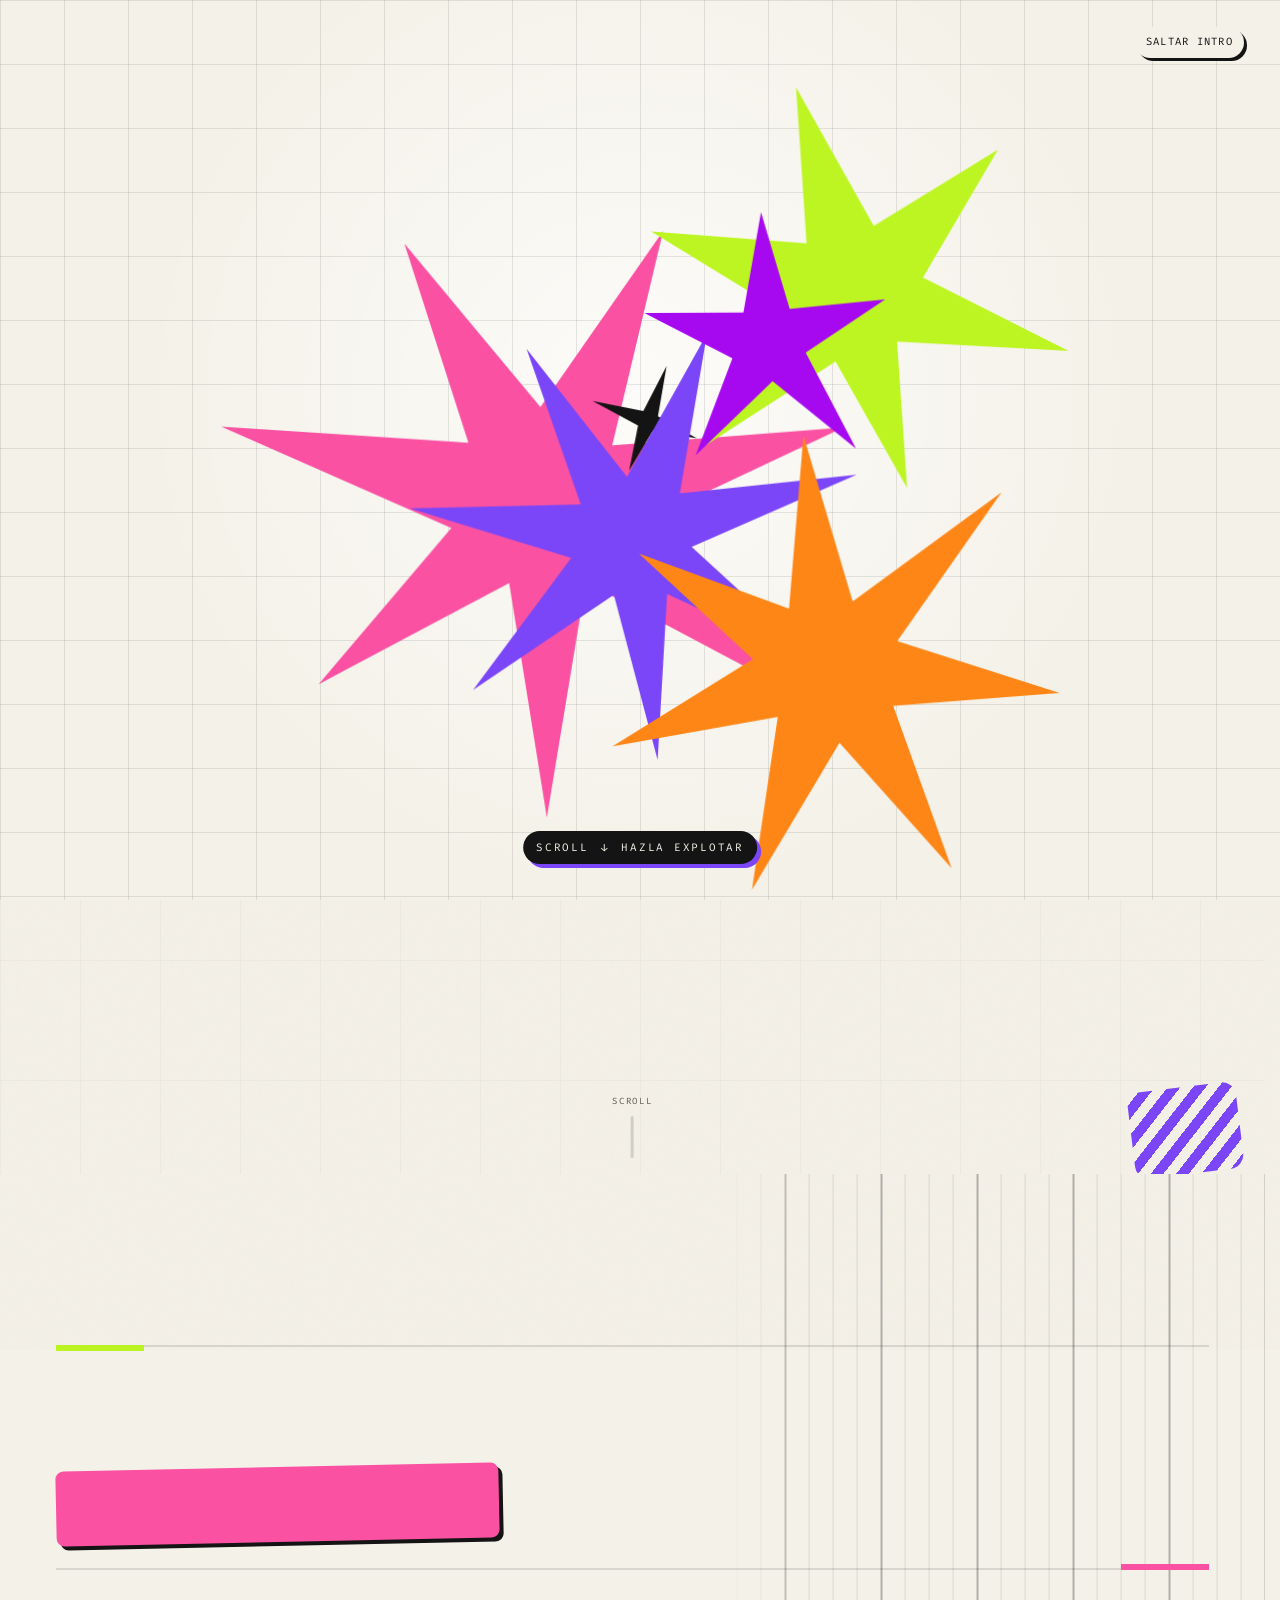
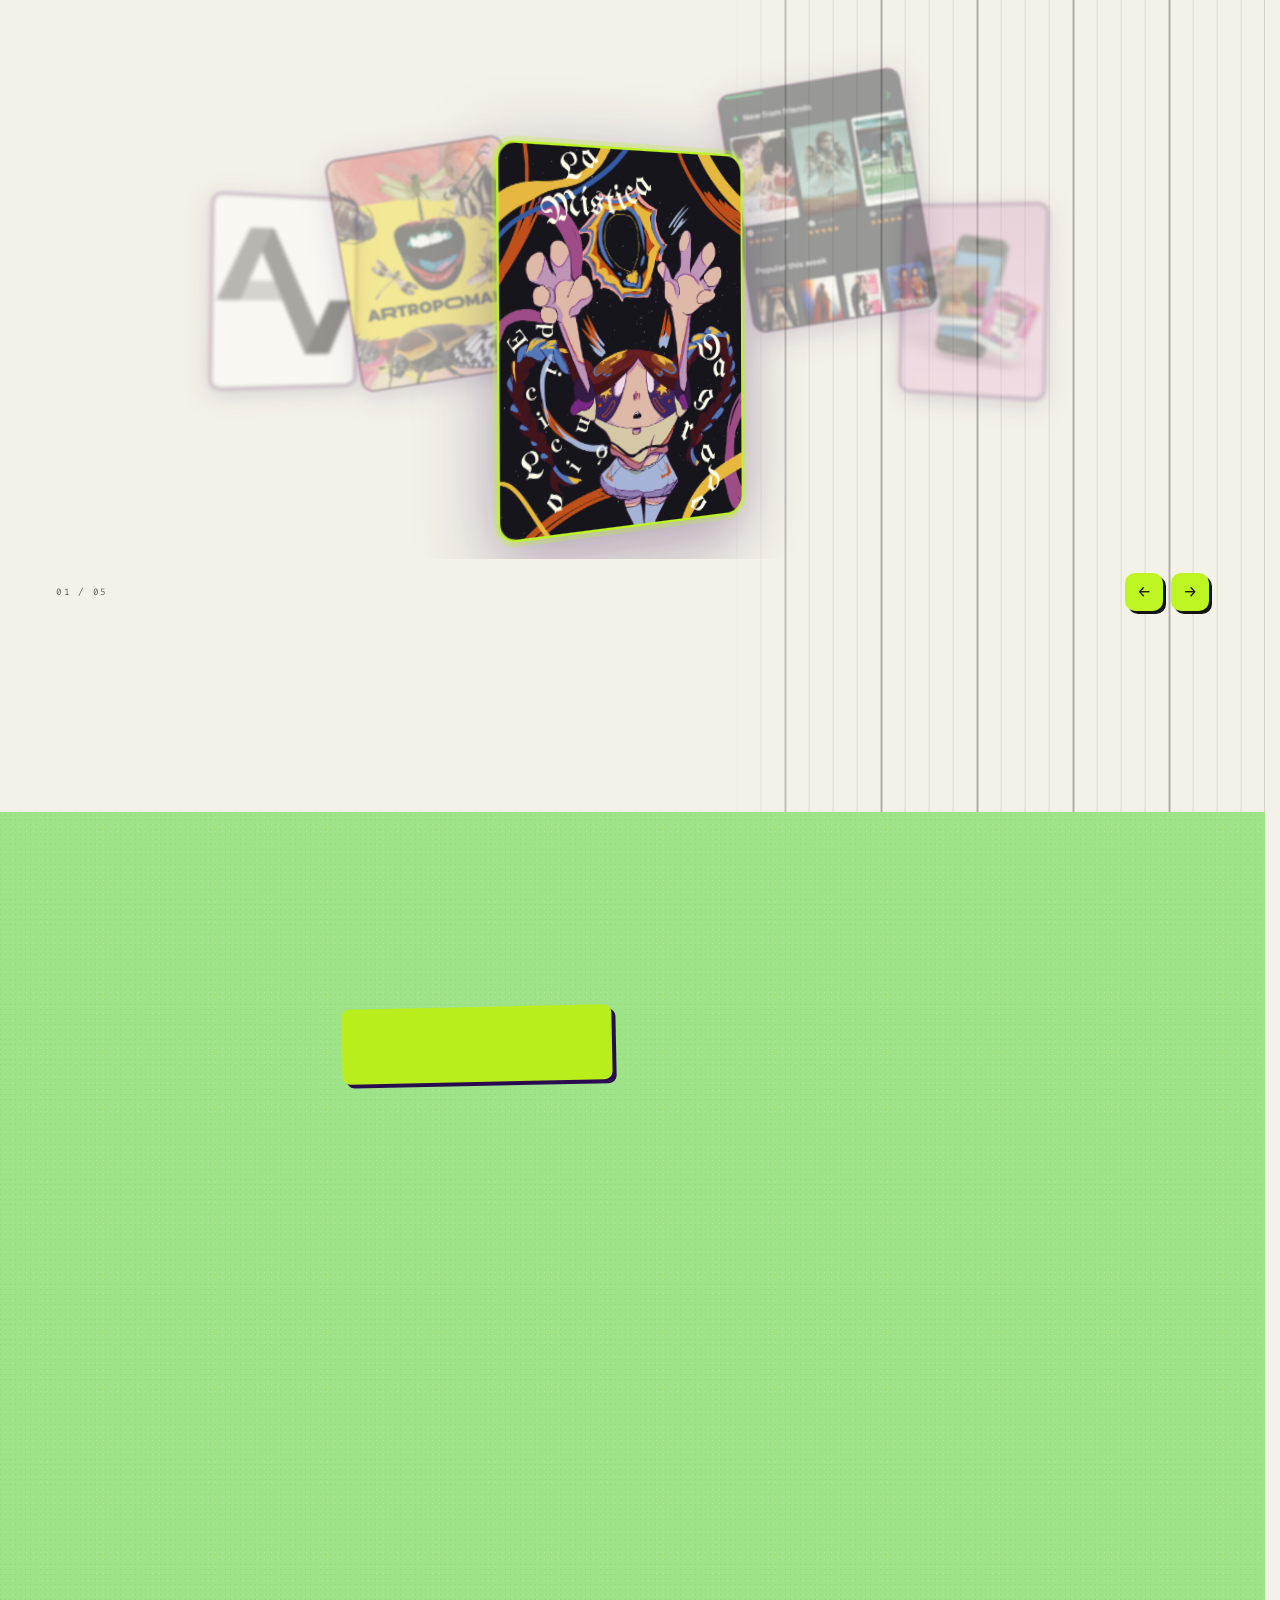
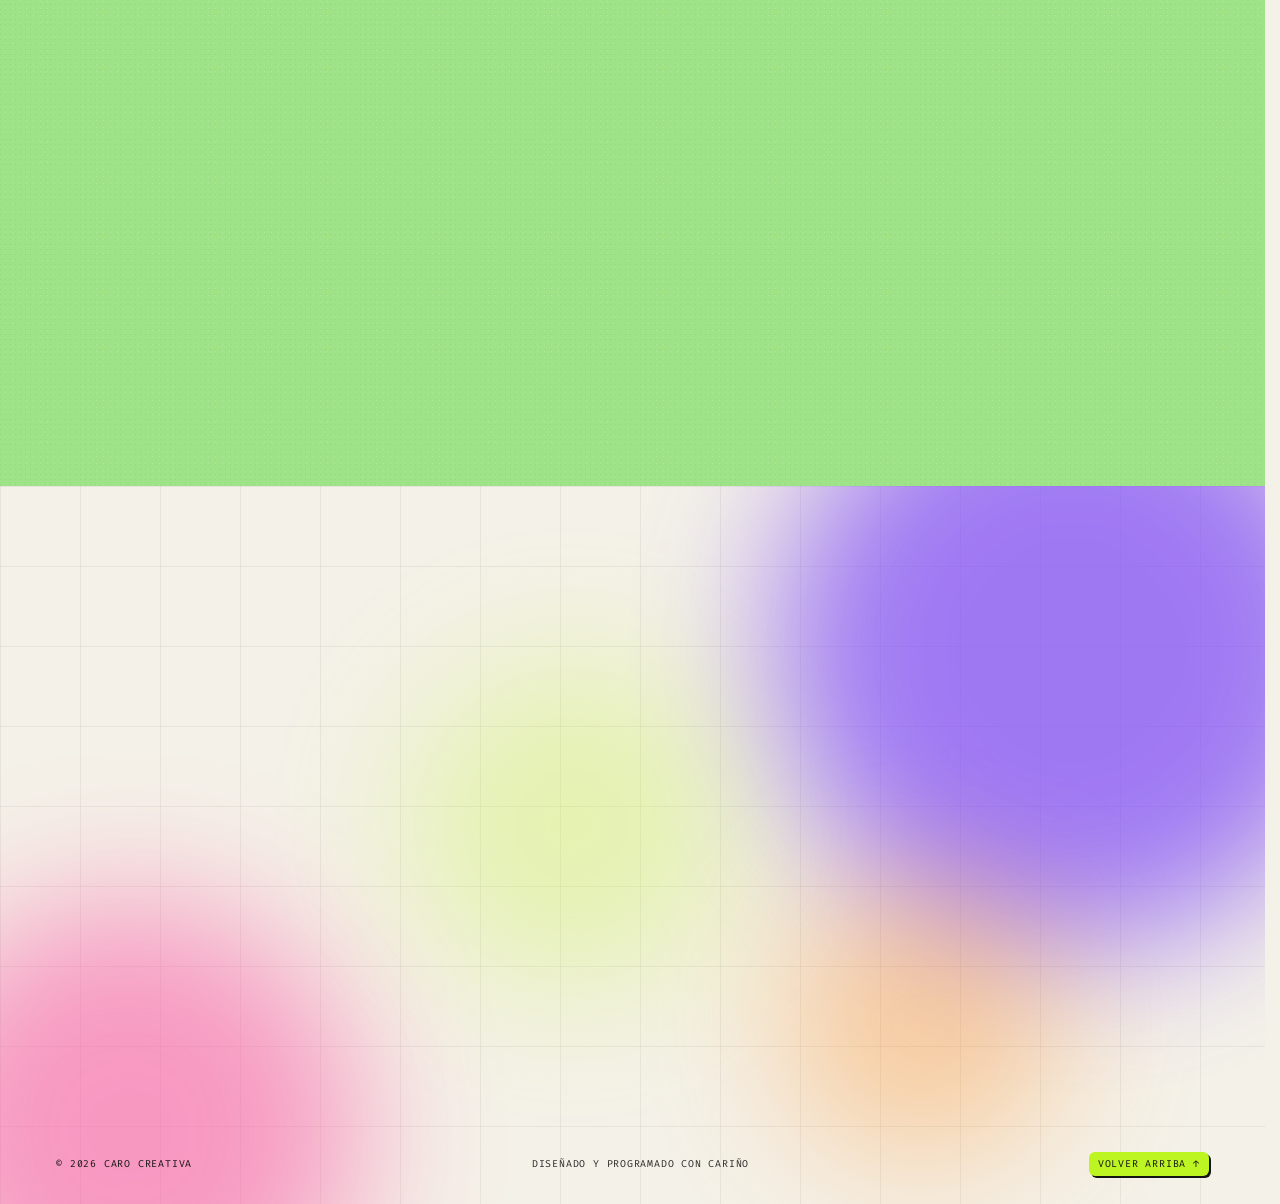
==== commit 9ae25bea: "Repite la intro de estrellas en cada visita a la portada" ====
--- a/index.html
+++ b/index.html
@@ -30,7 +30,7 @@
   <script src="src/data/proyectos.js?v=84" defer></script>
   <script src="src/components/ReviewDrawer/ReviewDrawer.js?v=16" defer></script>
   <script src="src/components/GiftsCarousel/gifts-carousel.js?v=15" defer></script>
-  <script src="main.js?v=15" defer></script>
+  <script src="main.js?v=16" defer></script>
 </head>
 <body class="is-loading">
 
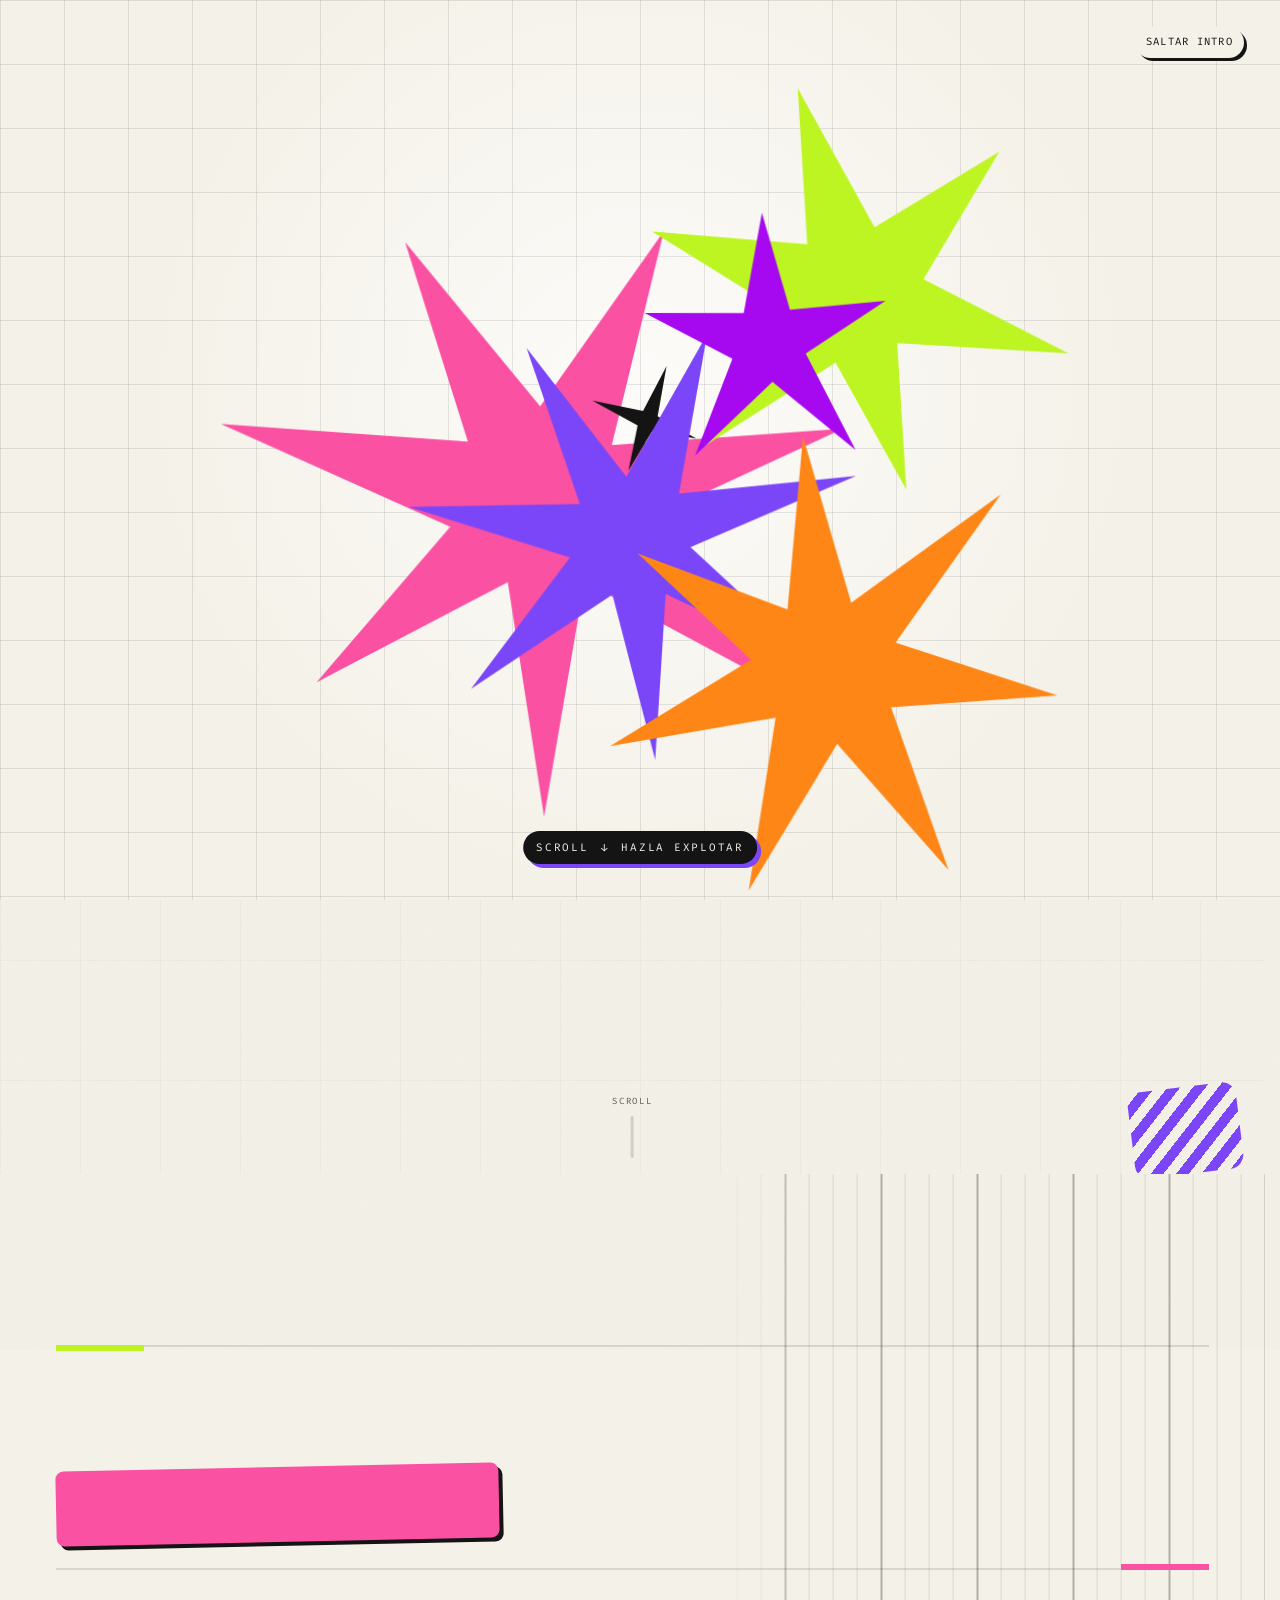
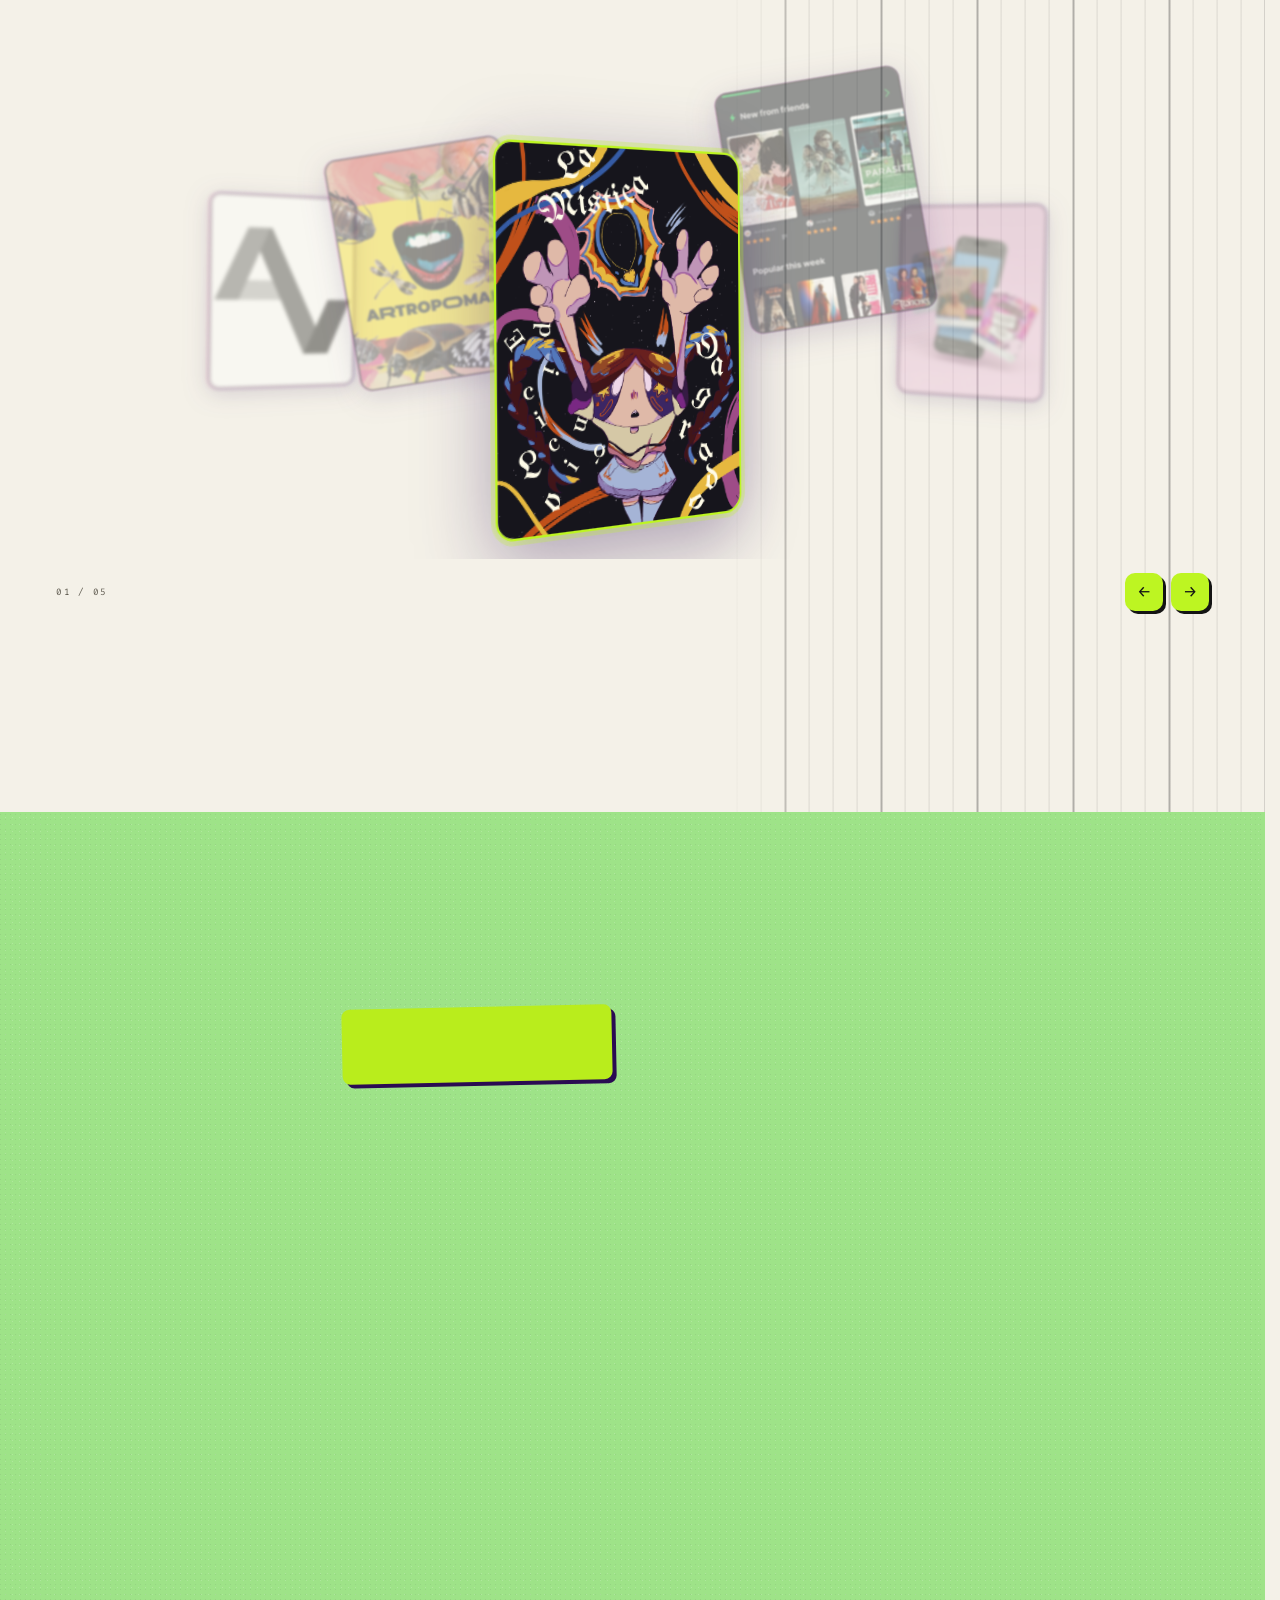
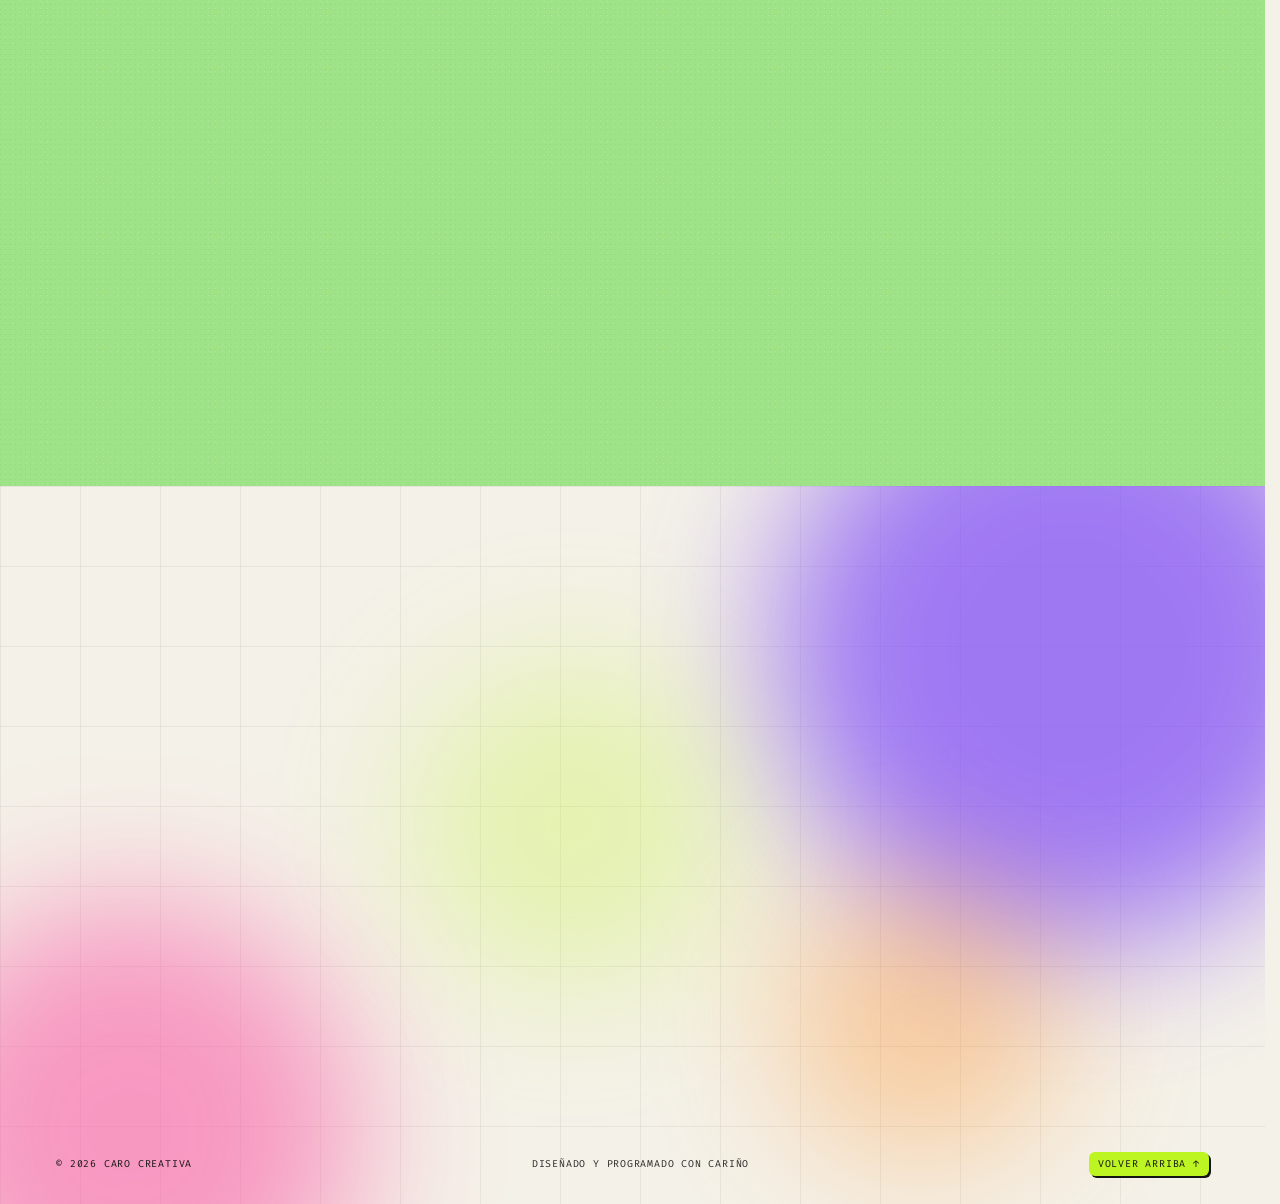
==== commit 9fbe070b: "Añade vista previa (og:image) a la portada y a los cinco artículos" ====
--- a/index.html
+++ b/index.html
@@ -10,6 +10,16 @@
   <meta property="og:title" content="Caro Creativa — Diseño gráfico">
   <meta property="og:description" content="Identidad visual, editorial y diseño digital. Estudiante de Diseño Gráfico, Universidad Nacional de Colombia.">
   <meta property="og:type" content="website">
+  <meta property="og:url" content="https://cgpantoja.github.io/portafolio/">
+  <meta property="og:site_name" content="Caro Creativa">
+  <meta property="og:locale" content="es_CO">
+  <meta property="og:image" content="https://cgpantoja.github.io/portafolio/assets/img/og/inicio.jpg">
+  <meta property="og:image:type" content="image/jpeg">
+  <meta property="og:image:width" content="1200">
+  <meta property="og:image:height" content="630">
+  <meta property="og:image:alt" content="Portada ilustrada de la Revista La Mística: una figura de trenzas con los brazos alzados frente a un portal cósmico">
+  <meta name="twitter:card" content="summary_large_image">
+  <link rel="canonical" href="https://cgpantoja.github.io/portafolio/">
 
   <link rel="icon" href="assets/favicon.svg" type="image/svg+xml">
   <link rel="preconnect" href="https://fonts.googleapis.com">
